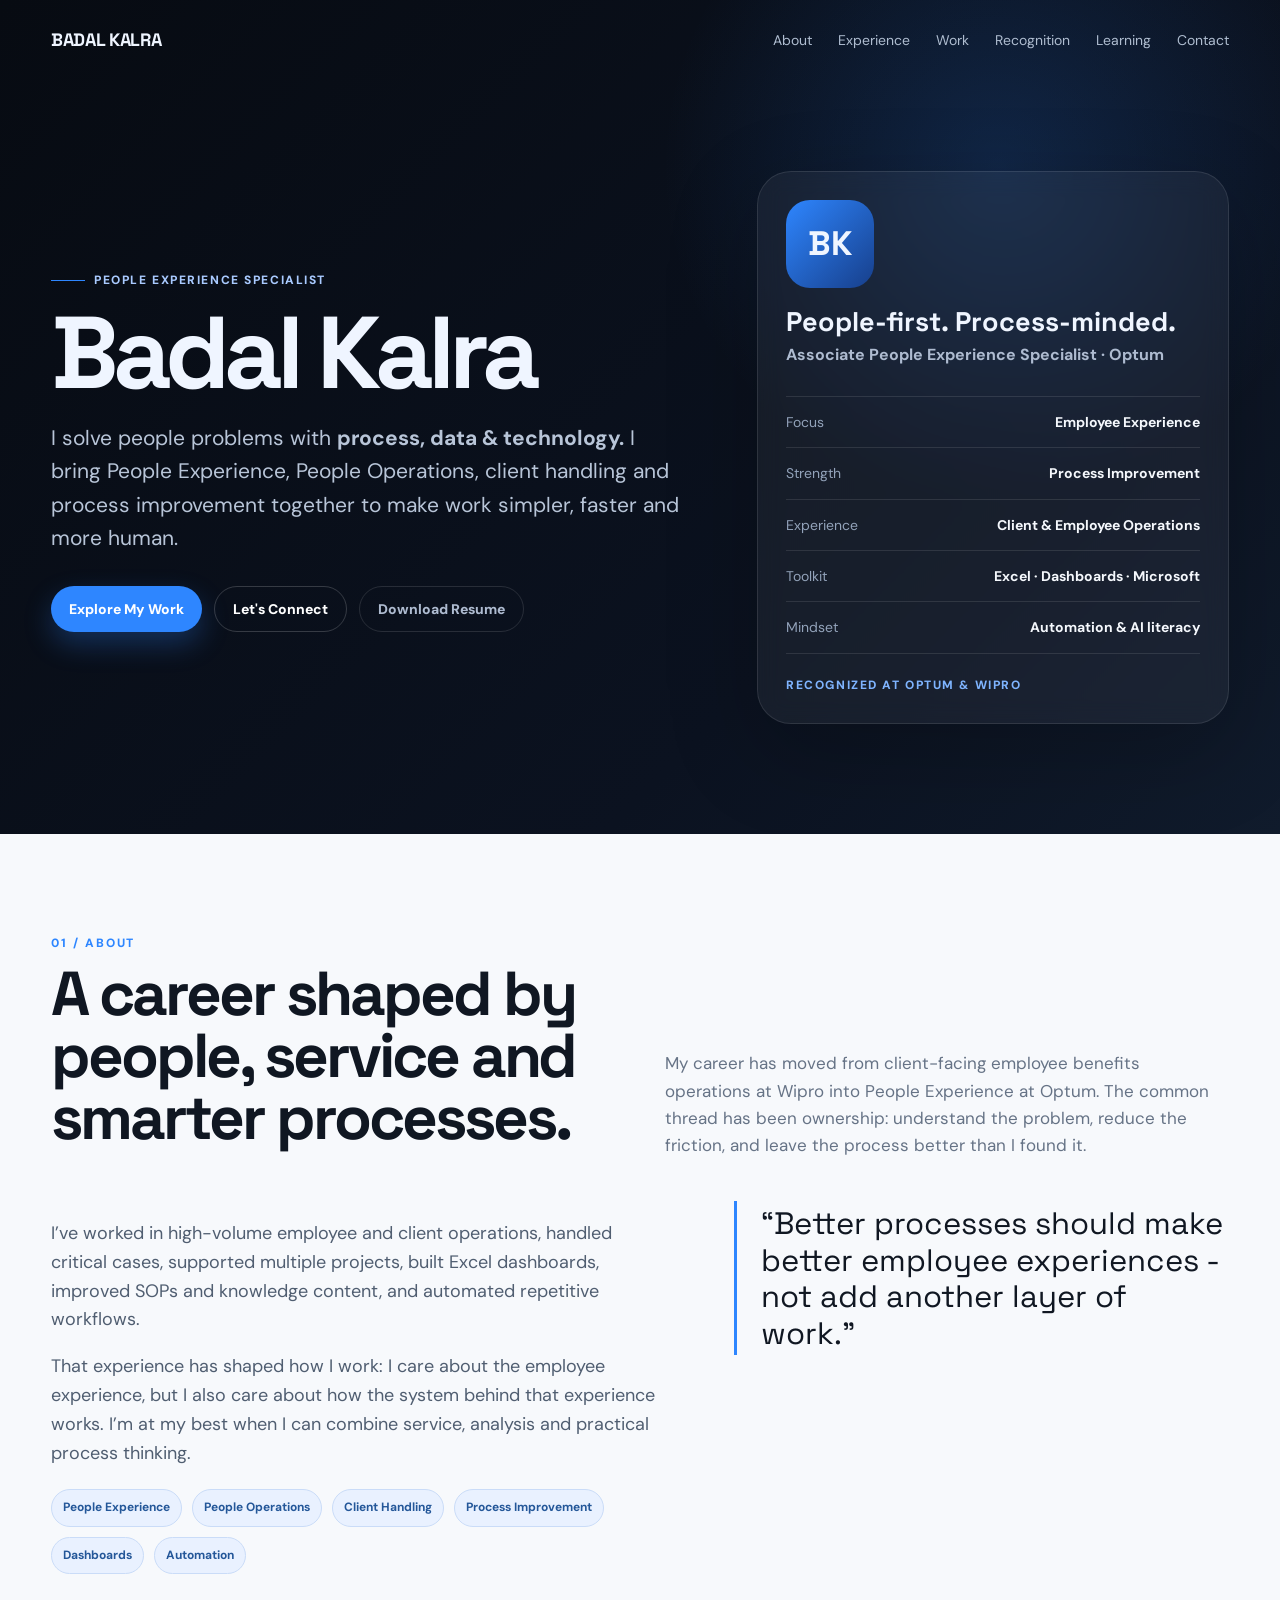
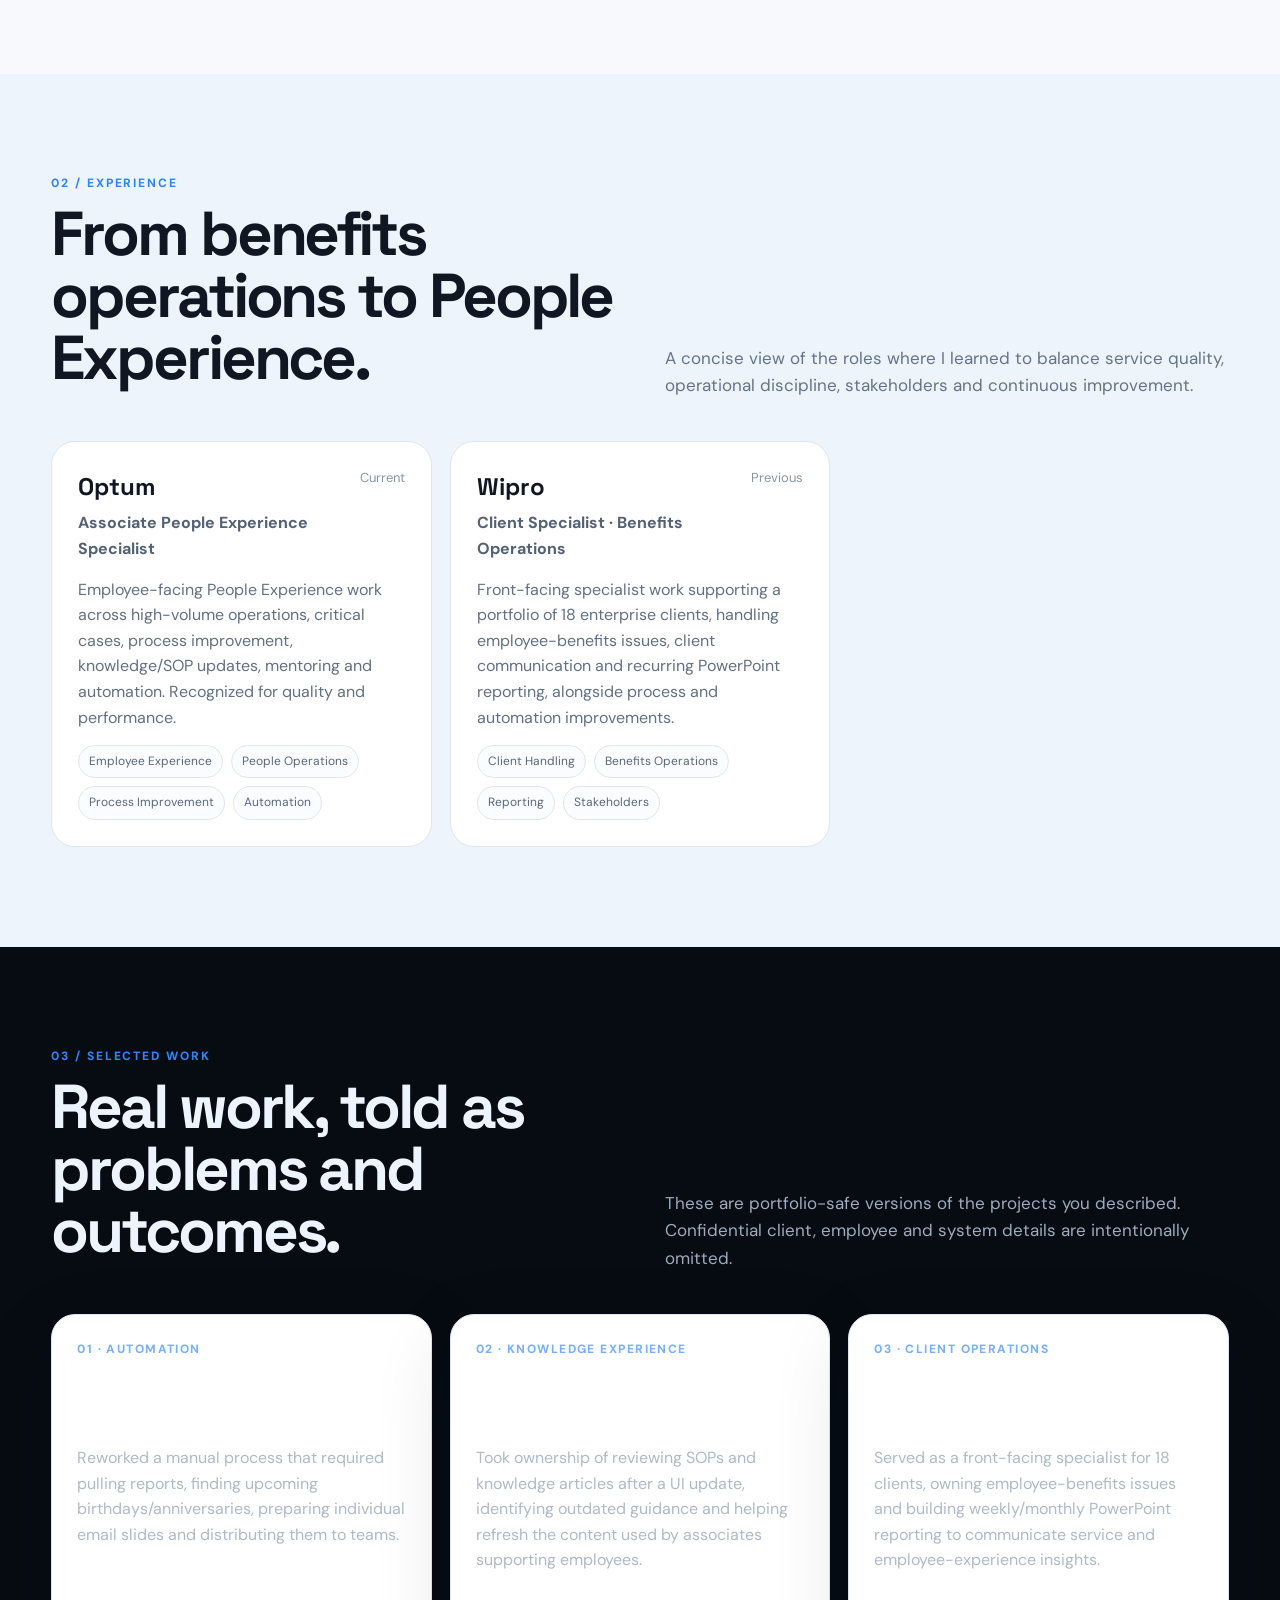
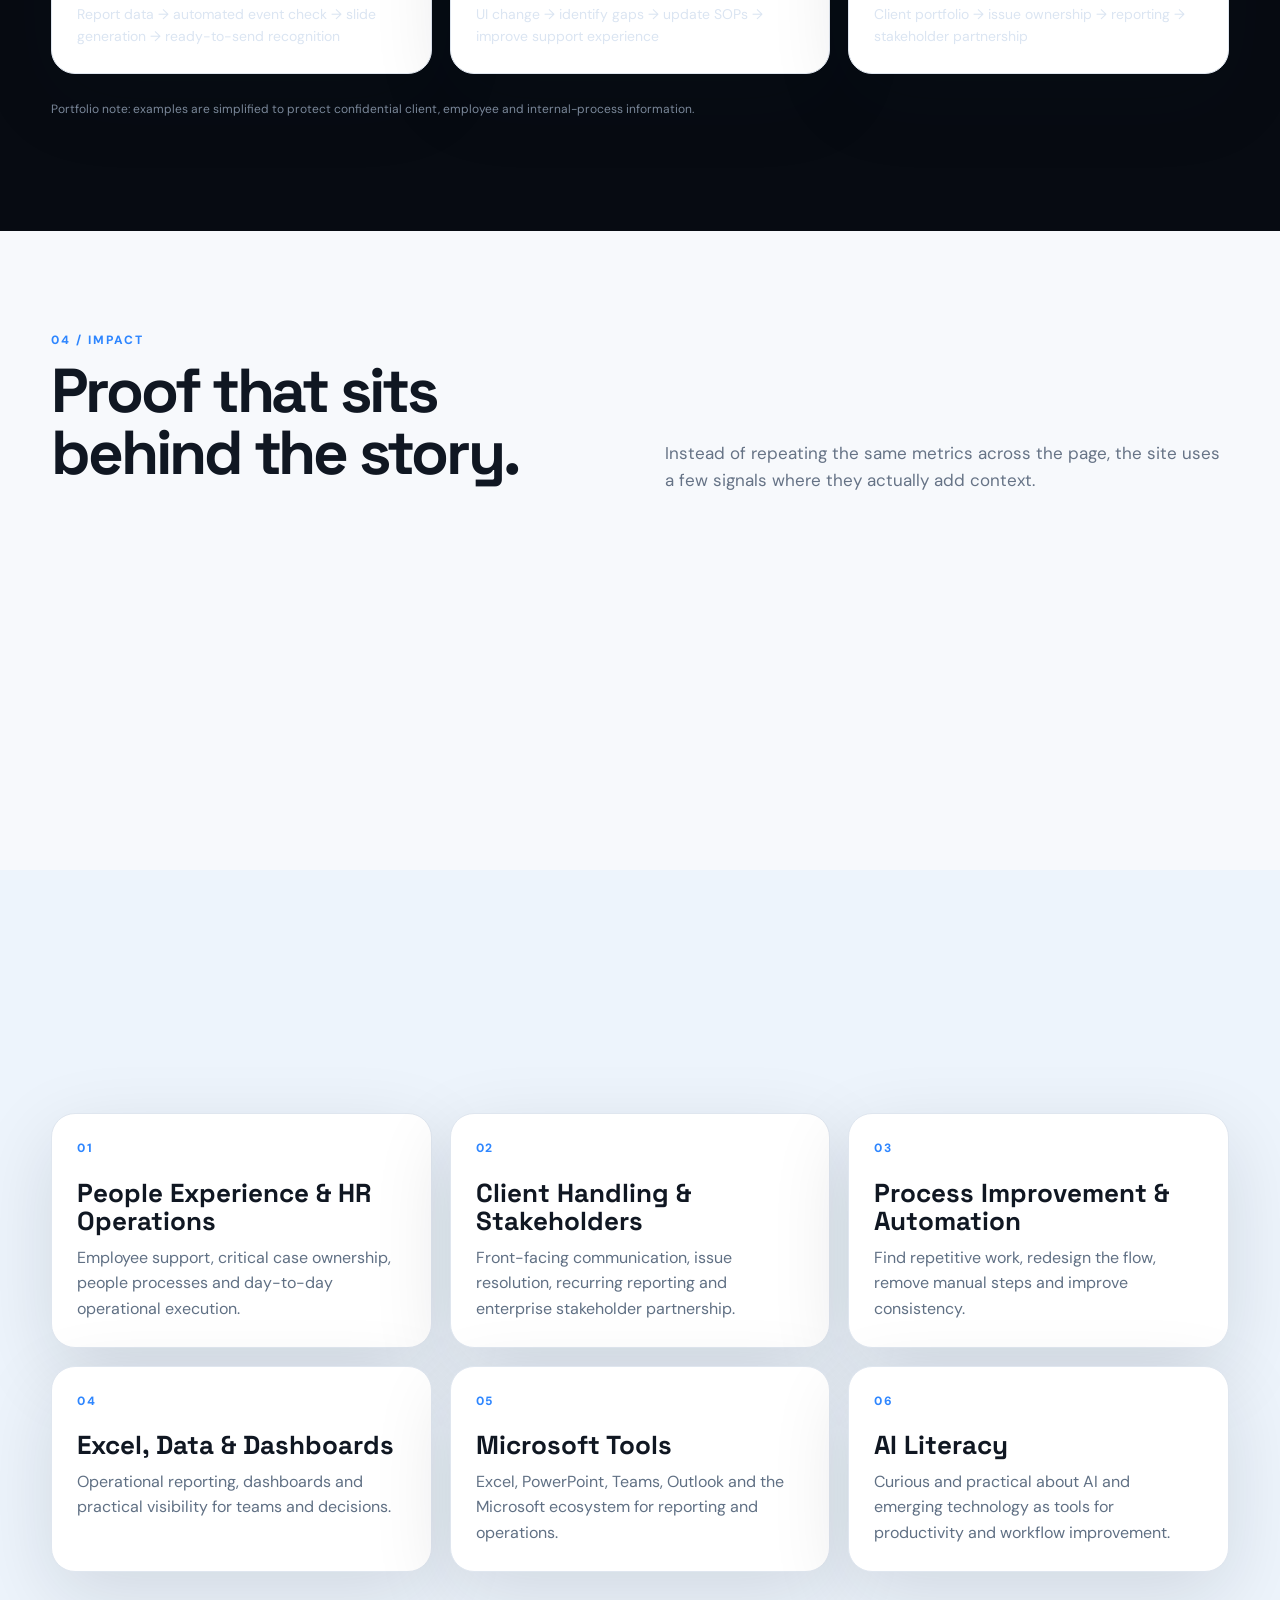
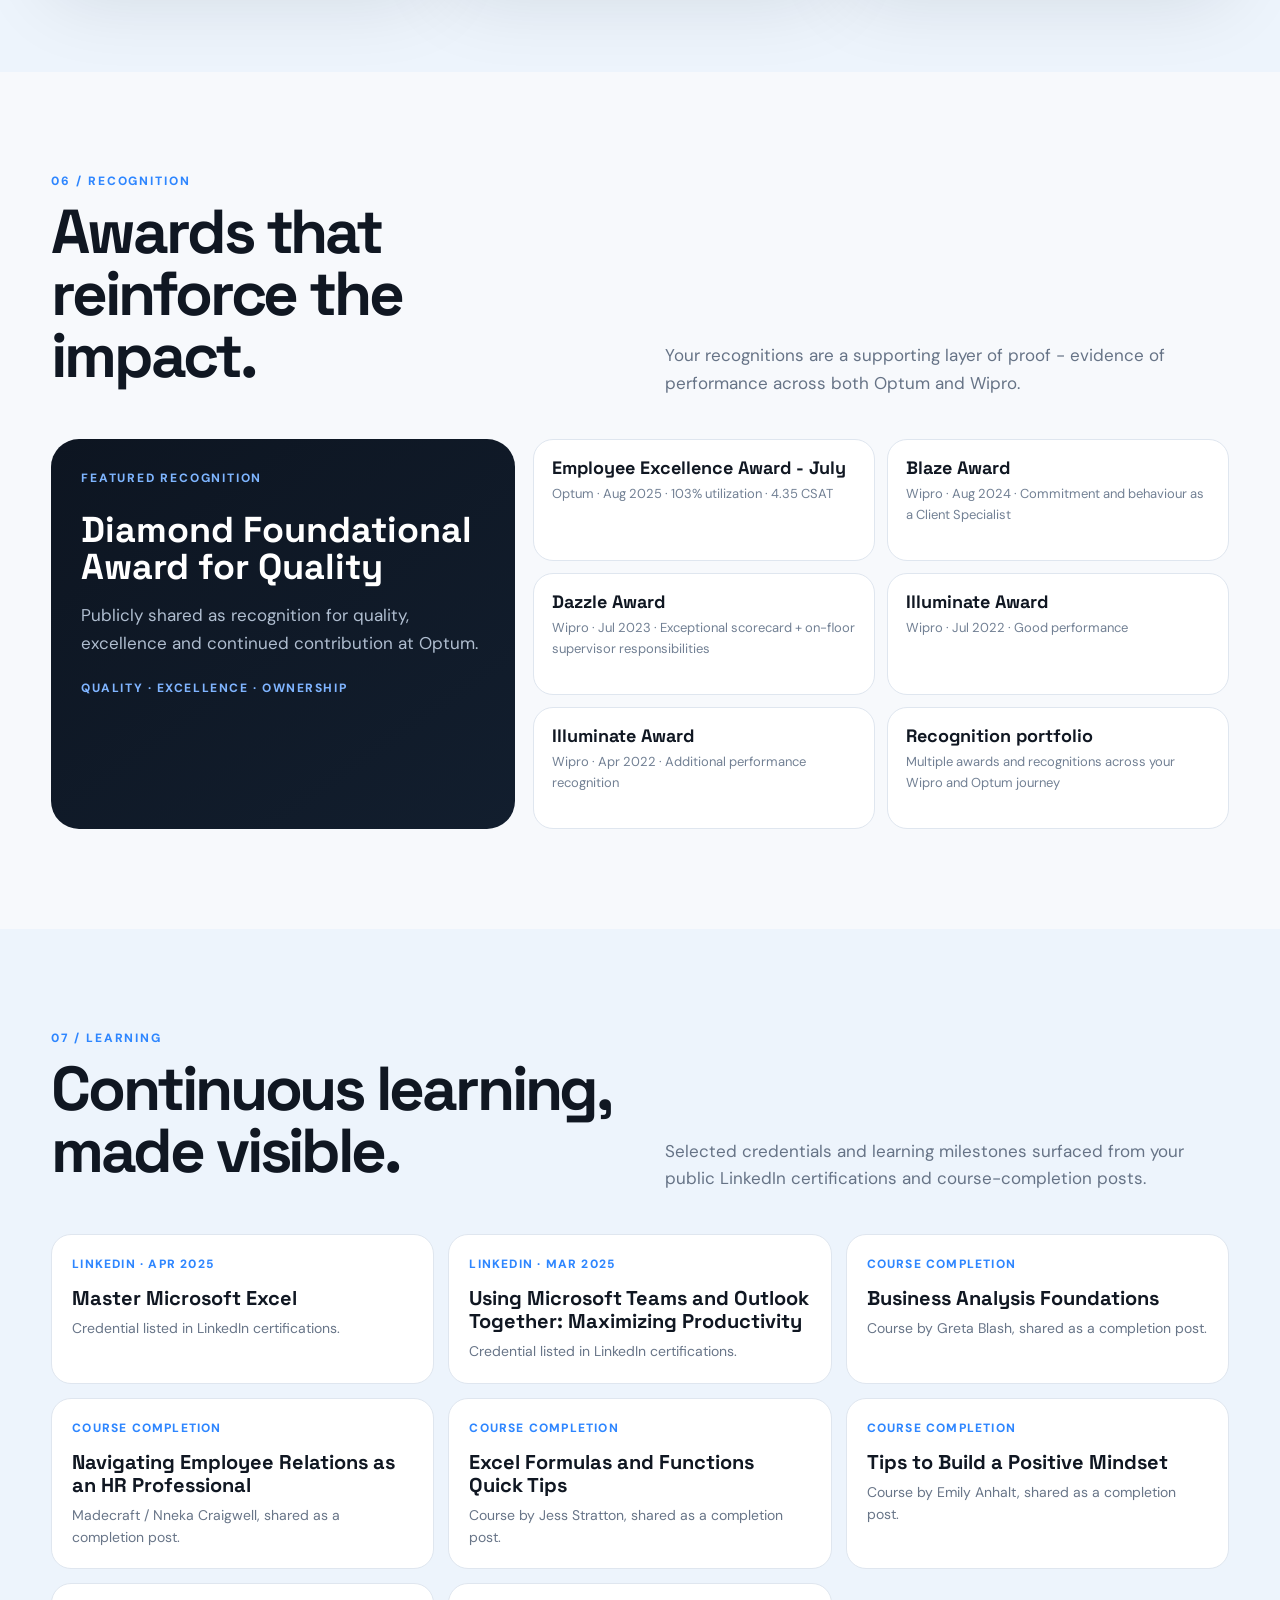
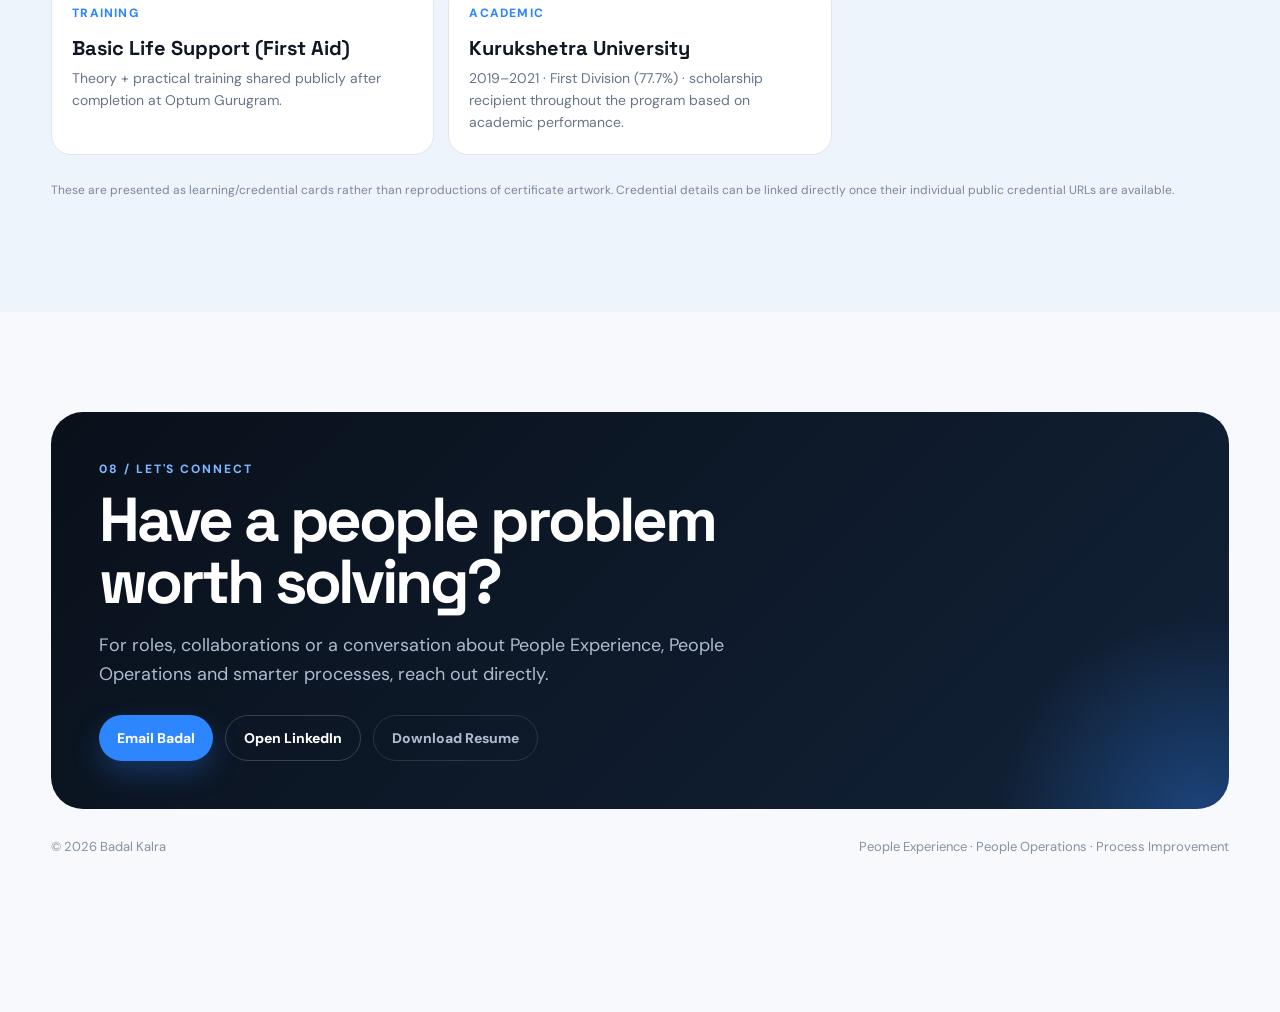
==== index.html @ 3b1e13a6 "Add files via upload" ====
<!doctype html>
<html lang="en">
<head>
<meta charset="utf-8">
<meta name="viewport" content="width=device-width, initial-scale=1">
<meta name="description" content="Badal Kalra - People Experience Specialist. Employee experience, people operations, process improvement, client handling and practical automation.">
<title>Badal Kalra | People Experience Specialist</title>
<link rel="preconnect" href="https://fonts.googleapis.com">
<link rel="preconnect" href="https://fonts.gstatic.com" crossorigin>
<link href="https://fonts.googleapis.com/css2?family=DM+Sans:wght@400;500;600;700&family=Space+Grotesk:wght@500;600;700&display=swap" rel="stylesheet">
<style>
:root{--night:#070b12;--night2:#0d1420;--paper:#f7f9fc;--ink:#101722;--muted:#667386;--blue:#2e86ff;--blue2:#79b0ff;--line:#dfe6ef;--white:#fff;--shadow:0 24px 80px rgba(12,22,36,.12);--r:26px}
*{box-sizing:border-box}html{scroll-behavior:smooth}body{margin:0;background:var(--paper);color:var(--ink);font-family:'DM Sans',sans-serif;line-height:1.6}a{color:inherit}.wrap{width:min(1180px,92vw);margin:auto}.top{color:#eff5ff;background:radial-gradient(circle at 78% 20%,rgba(46,134,255,.18),transparent 28%),linear-gradient(135deg,var(--night),#0b1220 68%,#101b2c);overflow:hidden}.nav{display:flex;align-items:center;justify-content:space-between;padding:26px 0}.brand{font-family:'Space Grotesk';font-weight:700;letter-spacing:-.02em;font-size:18px}.navlinks{display:flex;gap:26px}.navlinks a{font-size:14px;color:#afbdd0;text-decoration:none}.navlinks a:hover{color:#fff}.hero{display:grid;grid-template-columns:1.15fr .85fr;gap:68px;align-items:center;padding:90px 0 110px}.pill{display:inline-flex;align-items:center;gap:9px;font-size:12px;font-weight:800;letter-spacing:.13em;text-transform:uppercase;color:#a9caff}.pill:before{content:"";width:34px;height:1px;background:var(--blue)}h1{font-family:'Space Grotesk';font-size:clamp(56px,8vw,102px);line-height:.9;letter-spacing:-.06em;margin:18px 0 22px}.hero-sub{font-size:21px;max-width:680px;color:#b8c5d8}.hero-actions{display:flex;gap:12px;flex-wrap:wrap;margin-top:30px}.btn{display:inline-flex;align-items:center;justify-content:center;min-height:46px;padding:0 18px;border-radius:999px;text-decoration:none;font-size:14px;font-weight:800;transition:transform .2s ease,box-shadow .2s ease}.btn:hover{transform:translateY(-2px)}.primary{background:var(--blue);color:#fff;box-shadow:0 12px 28px rgba(46,134,255,.28)}.secondary{border:1px solid rgba(255,255,255,.18);color:#fff}.tertiary{border:1px solid rgba(255,255,255,.12);color:#aebbd0}.hero-panel{background:rgba(255,255,255,.05);border:1px solid rgba(255,255,255,.1);border-radius:34px;padding:28px;backdrop-filter:blur(12px);box-shadow:0 28px 90px rgba(0,0,0,.22)}.monogram{width:88px;height:88px;border-radius:24px;display:grid;place-items:center;background:linear-gradient(135deg,#2e86ff,#173f8b);font-family:'Space Grotesk';font-size:34px;font-weight:700}.hero-panel h3{font-family:'Space Grotesk';font-size:27px;line-height:1.05;margin:20px 0 6px}.hero-panel .role{color:#aebbd0}.hero-list{margin-top:28px;border-top:1px solid rgba(255,255,255,.1)}.hero-list div{display:flex;justify-content:space-between;gap:18px;padding:14px 0;border-bottom:1px solid rgba(255,255,255,.1);font-size:14px}.hero-list span{color:#93a3ba}.hero-list b{color:#f5f8fd;font-weight:700;text-align:right}.proof{margin-top:22px;font-size:12px;color:#7fb4ff;text-transform:uppercase;letter-spacing:.13em;font-weight:800}
.section{padding:100px 0}.section.dark{background:var(--night);color:#eef4ff}.section.lightblue{background:#edf4fc}.head{display:grid;grid-template-columns:1fr 1fr;gap:50px;align-items:end;margin-bottom:42px}.eyebrow{font-size:12px;text-transform:uppercase;letter-spacing:.16em;color:var(--blue);font-weight:800}.section h2{font-family:'Space Grotesk';font-size:clamp(38px,5.5vw,62px);line-height:1;letter-spacing:-.05em;margin:10px 0}.head p{max-width:570px;margin:0;color:var(--muted);font-size:17px}.dark .head p{color:#9eacbf}.story{display:grid;grid-template-columns:1fr .8fr;gap:64px}.story p{font-size:18px;color:#505e71}.dark .story p{color:#aeb9ca}.quote{align-self:start;border-left:3px solid var(--blue);padding:4px 0 4px 24px;font-family:'Space Grotesk';font-size:31px;line-height:1.18}.cards{display:grid;grid-template-columns:repeat(3,1fr);gap:18px}.card{background:#fff;border:1px solid var(--line);border-radius:24px;padding:25px;box-shadow:var(--shadow)}.card .tiny{font-size:12px;color:var(--blue);text-transform:uppercase;letter-spacing:.14em;font-weight:800}.card h3{font-family:'Space Grotesk';font-size:26px;line-height:1.08;margin:20px 0 10px}.card p{color:#607084;margin:0}.work-card{min-height:360px;display:flex;flex-direction:column}.work-card .tag{font-size:12px;font-weight:800;color:#78b0ff;letter-spacing:.12em}.work-card h3{color:#fff}.work-card p{color:#aeb9c9}.work-card .flow{margin-top:auto;padding-top:22px;color:#dbe5f2;font-size:14px;border-top:1px solid rgba(255,255,255,.1)}.work-grid{display:grid;grid-template-columns:repeat(3,1fr);gap:18px}.job{background:#fff;border:1px solid var(--line);border-radius:24px;padding:26px}.jobtop{display:flex;justify-content:space-between;gap:20px}.job h3{font-family:'Space Grotesk';font-size:24px;margin:0 0 4px}.role{color:#536175;font-weight:700}.date{font-size:13px;color:#8894a5;white-space:nowrap}.job p{color:#627083;margin:15px 0}.chips{display:flex;flex-wrap:wrap;gap:8px}.chip{border:1px solid var(--line);border-radius:999px;padding:6px 10px;font-size:12px;color:#596779;background:#fbfcff}.recognition{display:grid;grid-template-columns:.8fr 1.2fr;gap:18px}.feature-award{background:linear-gradient(145deg,#0d1521,#121e2e);border-radius:28px;padding:30px;color:#fff;min-height:390px}.feature-award .label{color:#7eb5ff;font-size:12px;text-transform:uppercase;letter-spacing:.15em;font-weight:800}.feature-award h3{font-family:'Space Grotesk';font-size:36px;line-height:1.02;margin:24px 0 12px}.feature-award p{color:#b0bed0;font-size:17px}.award-grid{display:grid;grid-template-columns:1fr 1fr;gap:12px}.award{background:#fff;border:1px solid var(--line);border-radius:20px;padding:18px}.award b{font-family:'Space Grotesk';font-size:18px;line-height:1.08;display:block}.award span{display:block;font-size:13px;color:#728094;margin-top:7px}.learn-grid{display:grid;grid-template-columns:repeat(3,1fr);gap:14px}.learn{background:#fff;border:1px solid var(--line);border-radius:20px;padding:20px}.learn .issuer{font-size:12px;color:var(--blue);font-weight:800;text-transform:uppercase;letter-spacing:.1em}.learn h3{font-family:'Space Grotesk';font-size:20px;line-height:1.15;margin:13px 0 7px}.learn p{margin:0;color:#687588;font-size:14px}.contact{border-radius:32px;background:linear-gradient(135deg,#09101a,#122238);color:#fff;padding:48px;position:relative;overflow:hidden}.contact:after{content:"";position:absolute;width:420px;height:420px;right:-180px;bottom:-220px;border-radius:50%;background:radial-gradient(circle,rgba(46,134,255,.34),transparent 68%)}.contact>*{position:relative;z-index:1}.contact h2{max-width:690px}.contact p{font-size:18px;color:#aebbd0;max-width:670px}.contact-actions{display:flex;gap:12px;flex-wrap:wrap;margin-top:26px}.footer{display:flex;justify-content:space-between;gap:20px;padding:28px 0 54px;color:#8792a2;font-size:13px}.note{margin-top:26px;color:#7a8799;font-size:12px}.reveal{opacity:0;transform:translateY(20px);transition:opacity .65s ease,transform .65s ease}.reveal.show{opacity:1;transform:none}.course-strip{display:flex;gap:10px;flex-wrap:wrap;margin-top:22px}.course-chip{background:#e9f1ff;color:#245799;border:1px solid #cadcf8;border-radius:999px;padding:8px 11px;font-size:12px;font-weight:700}
@media(max-width:950px){.hero,.story,.recognition,.head{grid-template-columns:1fr}.cards,.work-grid,.learn-grid{grid-template-columns:1fr}.award-grid{grid-template-columns:1fr}.hero{padding-top:55px}.navlinks{display:none}}
@media(max-width:560px){.section{padding:74px 0}.hero{padding-bottom:80px}.hero-actions,.contact-actions{align-items:stretch;flex-direction:column}.btn{width:100%}.jobtop{flex-direction:column}.date{white-space:normal}.contact{padding:30px}.footer{flex-direction:column}}
</style>
</head>
<body>
<header class="top">
  <div class="wrap nav"><div class="brand">BADAL KALRA</div><nav class="navlinks"><a href="#about">About</a><a href="#experience">Experience</a><a href="#work">Work</a><a href="#recognition">Recognition</a><a href="#learning">Learning</a><a href="#contact">Contact</a></nav></div>
  <div class="wrap hero">
    <div class="reveal"><div class="pill">People Experience Specialist</div><h1>Badal Kalra</h1><p class="hero-sub">I solve people problems with <strong>process, data & technology.</strong> I bring People Experience, People Operations, client handling and process improvement together to make work simpler, faster and more human.</p><div class="hero-actions"><a class="btn primary" href="#work">Explore My Work</a><a class="btn secondary" href="mailto:contact@badalkalra.com?subject=Let%27s%20Connect%20-%20Badal%20Kalra">Let's Connect</a><a class="btn tertiary" href="./Badal-Kalra-Resume.pdf" download="Badal-Kalra-Resume.pdf">Download Resume</a></div></div>
    <aside class="hero-panel reveal"><div class="monogram">BK</div><h3>People-first. Process-minded.</h3><div class="role">Associate People Experience Specialist · Optum</div><div class="hero-list"><div><span>Focus</span><b>Employee Experience</b></div><div><span>Strength</span><b>Process Improvement</b></div><div><span>Experience</span><b>Client & Employee Operations</b></div><div><span>Toolkit</span><b>Excel · Dashboards · Microsoft</b></div><div><span>Mindset</span><b>Automation & AI literacy</b></div></div><div class="proof">Recognized at Optum & Wipro</div></aside>
  </div>
</header>

<section id="about" class="section"><div class="wrap"><div class="head reveal"><div><div class="eyebrow">01 / About</div><h2>A career shaped by people, service and smarter processes.</h2></div><p>My career has moved from client-facing employee benefits operations at Wipro into People Experience at Optum. The common thread has been ownership: understand the problem, reduce the friction, and leave the process better than I found it.</p></div><div class="story"><div class="reveal"><p>I’ve worked in high-volume employee and client operations, handled critical cases, supported multiple projects, built Excel dashboards, improved SOPs and knowledge content, and automated repetitive workflows.</p><p>That experience has shaped how I work: I care about the employee experience, but I also care about how the system behind that experience works. I’m at my best when I can combine service, analysis and practical process thinking.</p><div class="course-strip"><span class="course-chip">People Experience</span><span class="course-chip">People Operations</span><span class="course-chip">Client Handling</span><span class="course-chip">Process Improvement</span><span class="course-chip">Dashboards</span><span class="course-chip">Automation</span></div></div><div class="quote reveal">“Better processes should make better employee experiences - not add another layer of work.”</div></div></div></section>

<section id="experience" class="section lightblue"><div class="wrap"><div class="head reveal"><div><div class="eyebrow">02 / Experience</div><h2>From benefits operations to People Experience.</h2></div><p>A concise view of the roles where I learned to balance service quality, operational discipline, stakeholders and continuous improvement.</p></div><div class="cards"><article class="job reveal"><div class="jobtop"><div><h3>Optum</h3><div class="role">Associate People Experience Specialist</div></div><div class="date">Current</div></div><p>Employee-facing People Experience work across high-volume operations, critical cases, process improvement, knowledge/SOP updates, mentoring and automation. Recognized for quality and performance.</p><div class="chips"><span class="chip">Employee Experience</span><span class="chip">People Operations</span><span class="chip">Process Improvement</span><span class="chip">Automation</span></div></article><article class="job reveal"><div class="jobtop"><div><h3>Wipro</h3><div class="role">Client Specialist · Benefits Operations</div></div><div class="date">Previous</div></div><p>Front-facing specialist work supporting a portfolio of 18 enterprise clients, handling employee-benefits issues, client communication and recurring PowerPoint reporting, alongside process and automation improvements.</p><div class="chips"><span class="chip">Client Handling</span><span class="chip">Benefits Operations</span><span class="chip">Reporting</span><span class="chip">Stakeholders</span></div></article></div></div></section>

<section id="work" class="section dark"><div class="wrap"><div class="head reveal"><div><div class="eyebrow">03 / Selected Work</div><h2>Real work, told as problems and outcomes.</h2></div><p>These are portfolio-safe versions of the projects you described. Confidential client, employee and system details are intentionally omitted.</p></div><div class="work-grid"><article class="card work-card reveal"><div class="tag">01 · AUTOMATION</div><h3>Birthday & Anniversary Automation</h3><p>Reworked a manual process that required pulling reports, finding upcoming birthdays/anniversaries, preparing individual email slides and distributing them to teams.</p><div class="flow">Report data → automated event check → slide generation → ready-to-send recognition</div></article><article class="card work-card reveal"><div class="tag">02 · KNOWLEDGE EXPERIENCE</div><h3>Redwood SOP & Knowledge Update</h3><p>Took ownership of reviewing SOPs and knowledge articles after a UI update, identifying outdated guidance and helping refresh the content used by associates supporting employees.</p><div class="flow">UI change → identify gaps → update SOPs → improve support experience</div></article><article class="card work-card reveal"><div class="tag">03 · CLIENT OPERATIONS</div><h3>Enterprise Benefits Support</h3><p>Served as a front-facing specialist for 18 clients, owning employee-benefits issues and building weekly/monthly PowerPoint reporting to communicate service and employee-experience insights.</p><div class="flow">Client portfolio → issue ownership → reporting → stakeholder partnership</div></article></div><p class="note">Portfolio note: examples are simplified to protect confidential client, employee and internal-process information.</p></div></section>

<section class="section"><div class="wrap"><div class="head reveal"><div><div class="eyebrow">04 / Impact</div><h2>Proof that sits behind the story.</h2></div><p>Instead of repeating the same metrics across the page, the site uses a few signals where they actually add context.</p></div><div class="cards"><article class="card reveal"><div class="tiny">Service</div><h3>High-volume employee support</h3><p>Handled critical employee and client cases at scale, including days with roughly 50 cases while maintaining service ownership.</p></article><article class="card reveal"><div class="tiny">Recognition</div><h3>Optum performance</h3><p>An Employee Excellence recognition cited 103% utilization, 4.35 CSAT and 45 hours of overtime during a high-volume period.</p></article><article class="card reveal"><div class="tiny">Client scope</div><h3>Enterprise-facing work</h3><p>At Wipro, supported a portfolio of 18 enterprise clients as a front-facing benefits specialist.</p></article></div></div></section>

<section class="section lightblue"><div class="wrap"><div class="head reveal"><div><div class="eyebrow">05 / Capabilities</div><h2>Where I create value.</h2></div><p>Core professional strengths first; technology is a multiplier rather than a gimmick.</p></div><div class="cards"><article class="card reveal"><div class="tiny">01</div><h3>People Experience & HR Operations</h3><p>Employee support, critical case ownership, people processes and day-to-day operational execution.</p></article><article class="card reveal"><div class="tiny">02</div><h3>Client Handling & Stakeholders</h3><p>Front-facing communication, issue resolution, recurring reporting and enterprise stakeholder partnership.</p></article><article class="card reveal"><div class="tiny">03</div><h3>Process Improvement & Automation</h3><p>Find repetitive work, redesign the flow, remove manual steps and improve consistency.</p></article><article class="card reveal"><div class="tiny">04</div><h3>Excel, Data & Dashboards</h3><p>Operational reporting, dashboards and practical visibility for teams and decisions.</p></article><article class="card reveal"><div class="tiny">05</div><h3>Microsoft Tools</h3><p>Excel, PowerPoint, Teams, Outlook and the Microsoft ecosystem for reporting and operations.</p></article><article class="card reveal"><div class="tiny">06</div><h3>AI Literacy</h3><p>Curious and practical about AI and emerging technology as tools for productivity and workflow improvement.</p></article></div></div></section>

<section id="recognition" class="section"><div class="wrap"><div class="head reveal"><div><div class="eyebrow">06 / Recognition</div><h2>Awards that reinforce the impact.</h2></div><p>Your recognitions are a supporting layer of proof - evidence of performance across both Optum and Wipro.</p></div><div class="recognition"><div class="feature-award reveal"><div class="label">Featured recognition</div><h3>Diamond Foundational Award for Quality</h3><p>Publicly shared as recognition for quality, excellence and continued contribution at Optum.</p><div class="proof">Quality · Excellence · Ownership</div></div><div class="award-grid"><div class="award reveal"><b>Employee Excellence Award - July</b><span>Optum · Aug 2025 · 103% utilization · 4.35 CSAT</span></div><div class="award reveal"><b>Blaze Award</b><span>Wipro · Aug 2024 · Commitment and behaviour as a Client Specialist</span></div><div class="award reveal"><b>Dazzle Award</b><span>Wipro · Jul 2023 · Exceptional scorecard + on-floor supervisor responsibilities</span></div><div class="award reveal"><b>Illuminate Award</b><span>Wipro · Jul 2022 · Good performance</span></div><div class="award reveal"><b>Illuminate Award</b><span>Wipro · Apr 2022 · Additional performance recognition</span></div><div class="award reveal"><b>Recognition portfolio</b><span>Multiple awards and recognitions across your Wipro and Optum journey</span></div></div></div></div></section>

<section id="learning" class="section lightblue"><div class="wrap"><div class="head reveal"><div><div class="eyebrow">07 / Learning</div><h2>Continuous learning, made visible.</h2></div><p>Selected credentials and learning milestones surfaced from your public LinkedIn certifications and course-completion posts.</p></div><div class="learn-grid"><article class="learn reveal"><div class="issuer">LinkedIn · Apr 2025</div><h3>Master Microsoft Excel</h3><p>Credential listed in LinkedIn certifications.</p></article><article class="learn reveal"><div class="issuer">LinkedIn · Mar 2025</div><h3>Using Microsoft Teams and Outlook Together: Maximizing Productivity</h3><p>Credential listed in LinkedIn certifications.</p></article><article class="learn reveal"><div class="issuer">Course completion</div><h3>Business Analysis Foundations</h3><p>Course by Greta Blash, shared as a completion post.</p></article><article class="learn reveal"><div class="issuer">Course completion</div><h3>Navigating Employee Relations as an HR Professional</h3><p>Madecraft / Nneka Craigwell, shared as a completion post.</p></article><article class="learn reveal"><div class="issuer">Course completion</div><h3>Excel Formulas and Functions Quick Tips</h3><p>Course by Jess Stratton, shared as a completion post.</p></article><article class="learn reveal"><div class="issuer">Course completion</div><h3>Tips to Build a Positive Mindset</h3><p>Course by Emily Anhalt, shared as a completion post.</p></article><article class="learn reveal"><div class="issuer">Training</div><h3>Basic Life Support (First Aid)</h3><p>Theory + practical training shared publicly after completion at Optum Gurugram.</p></article><article class="learn reveal"><div class="issuer">Academic</div><h3>Kurukshetra University</h3><p>2019–2021 · First Division (77.7%) · scholarship recipient throughout the program based on academic performance.</p></article></div><p class="note">These are presented as learning/credential cards rather than reproductions of certificate artwork. Credential details can be linked directly once their individual public credential URLs are available.</p></div></section>

<section id="contact" class="section"><div class="wrap"><div class="contact reveal"><div class="eyebrow" style="color:#7fb5ff">08 / Let's Connect</div><h2>Have a people problem worth solving?</h2><p>For roles, collaborations or a conversation about People Experience, People Operations and smarter processes, reach out directly.</p><div class="contact-actions"><a class="btn primary" href="mailto:contact@badalkalra.com?subject=Let's%20Connect%20-%20Badal%20Kalra">Email Badal</a><a class="btn secondary" href="https://www.linkedin.com/in/badalkalra71" target="_blank" rel="noopener noreferrer">Open LinkedIn</a><a class="btn tertiary" href="./Badal-Kalra-Resume.pdf" download="Badal-Kalra-Resume.pdf">Download Resume</a></div></div><div class="footer"><span>© 2026 Badal Kalra</span><span>People Experience · People Operations · Process Improvement</span></div></div></section>
<script>
const io=new IntersectionObserver(entries=>entries.forEach(e=>{if(e.isIntersecting)e.target.classList.add('show')}),{threshold:.08});
document.querySelectorAll('.reveal').forEach(el=>io.observe(el));
</script>
</body></html>
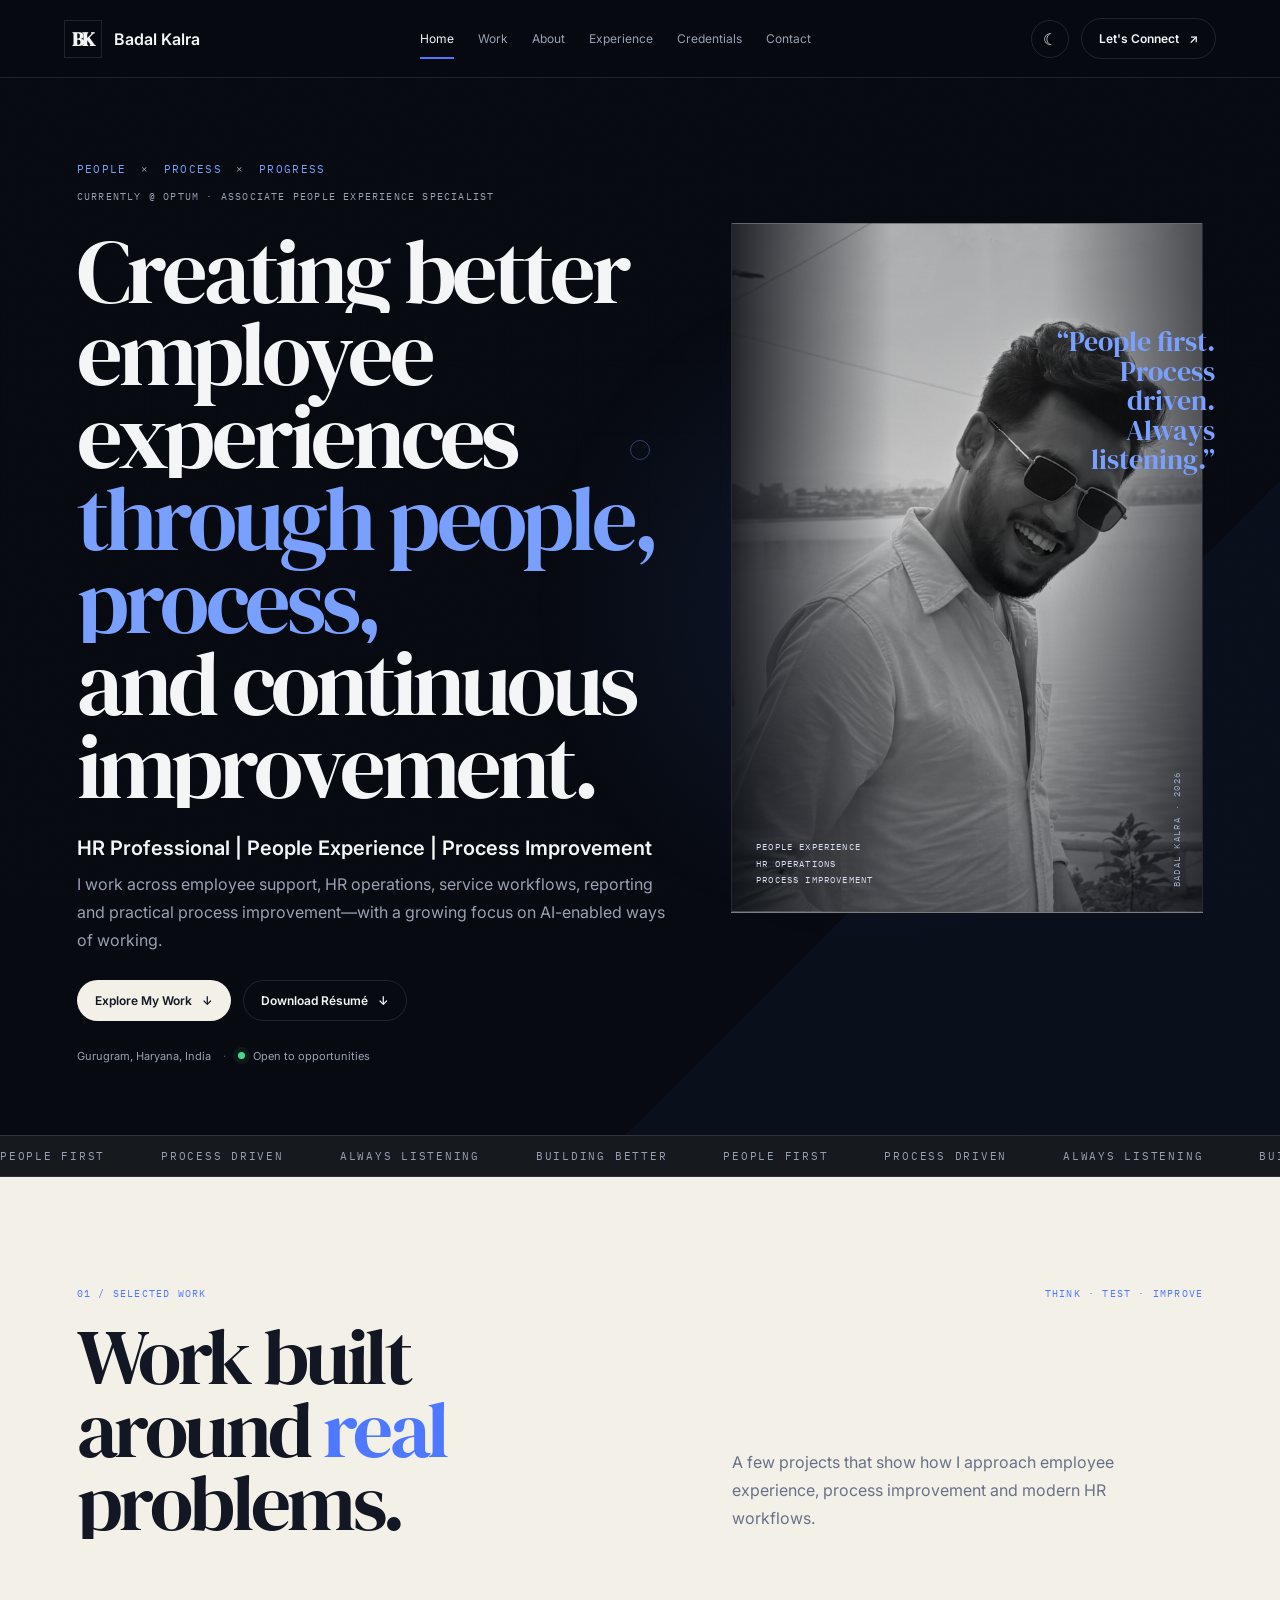
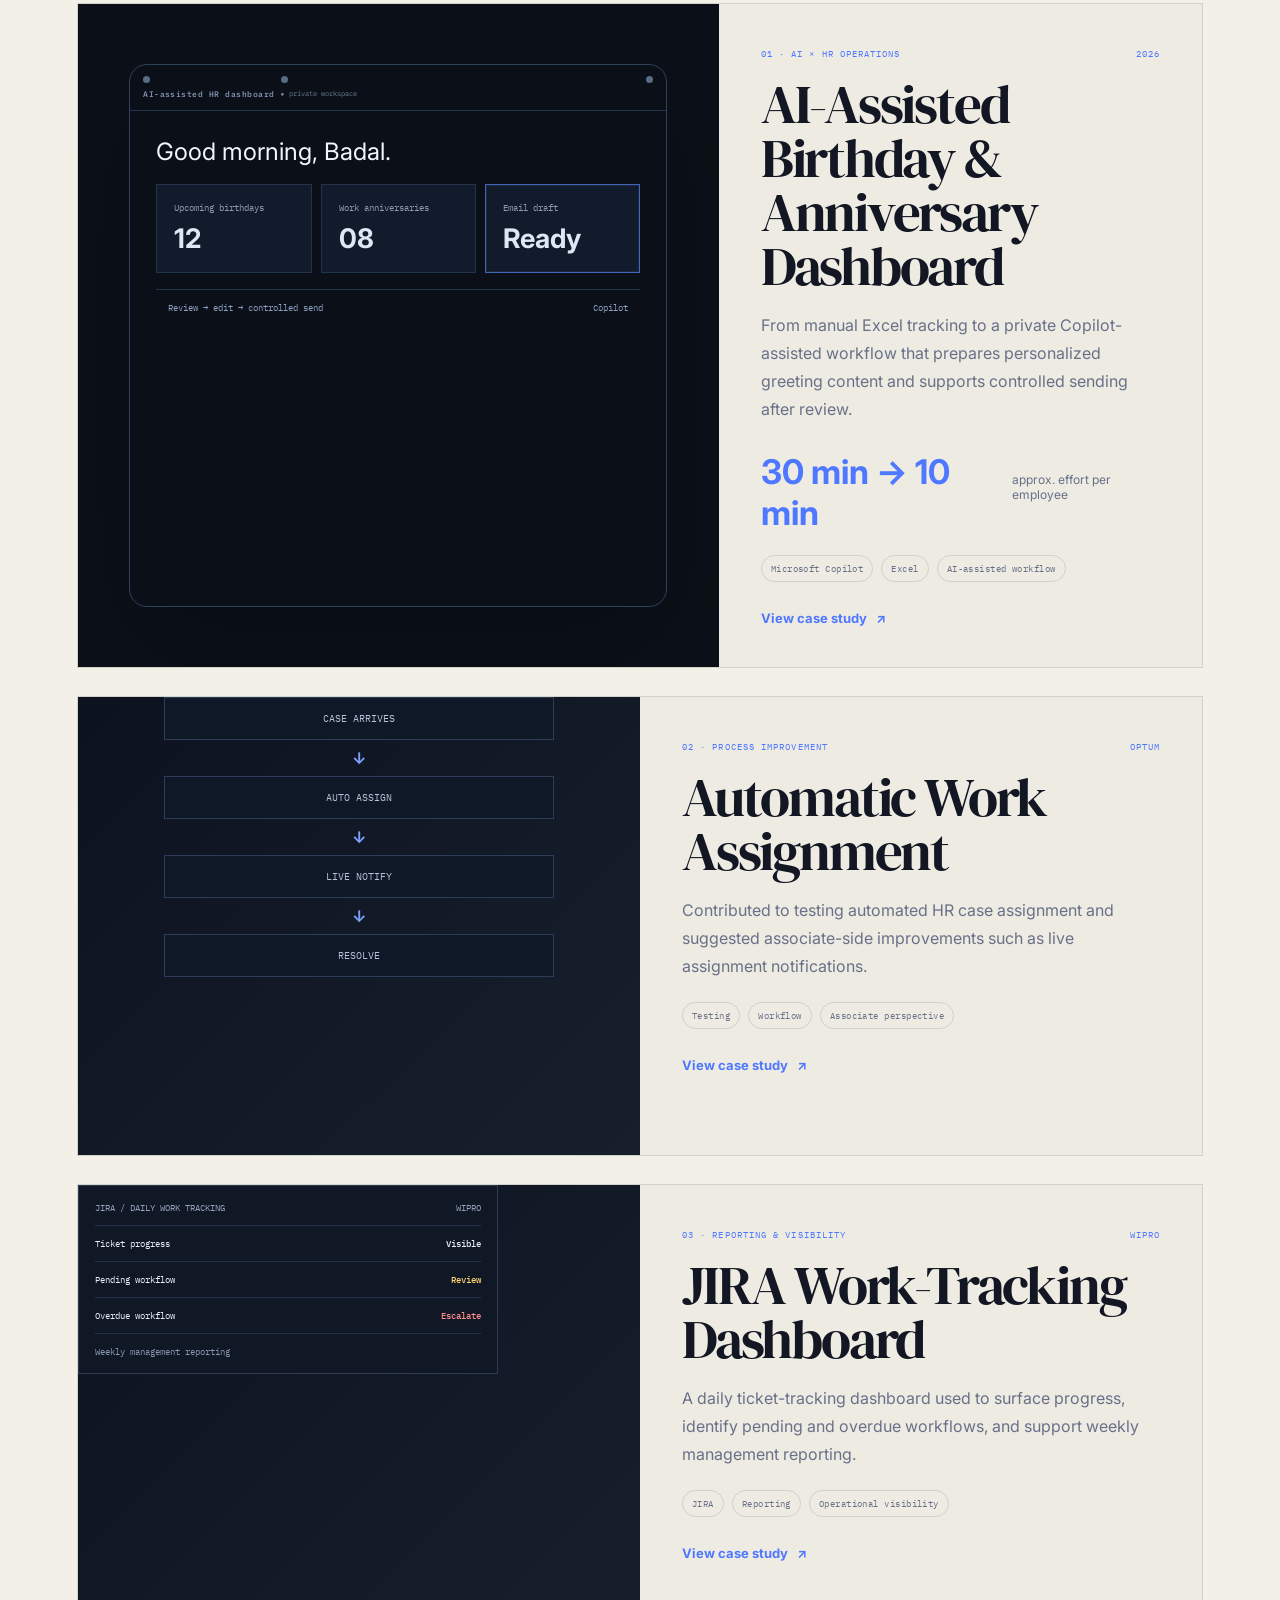
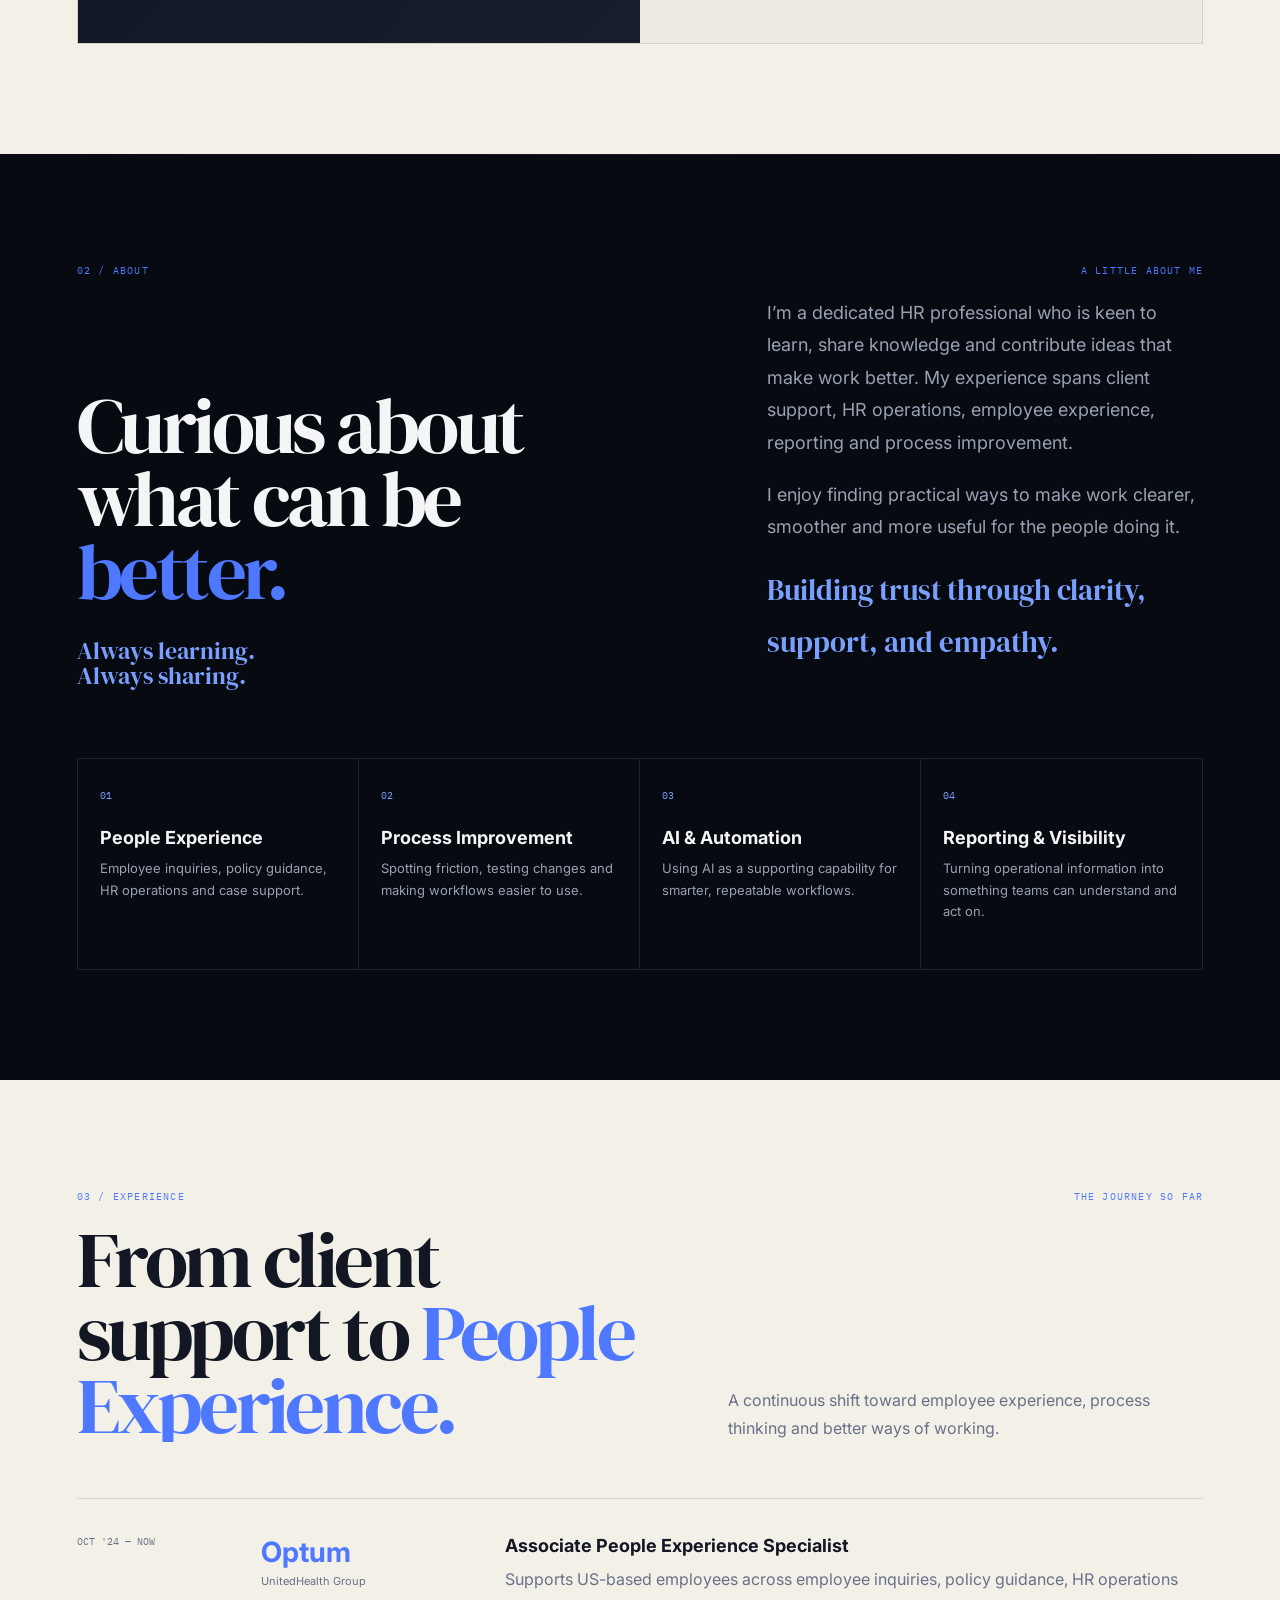
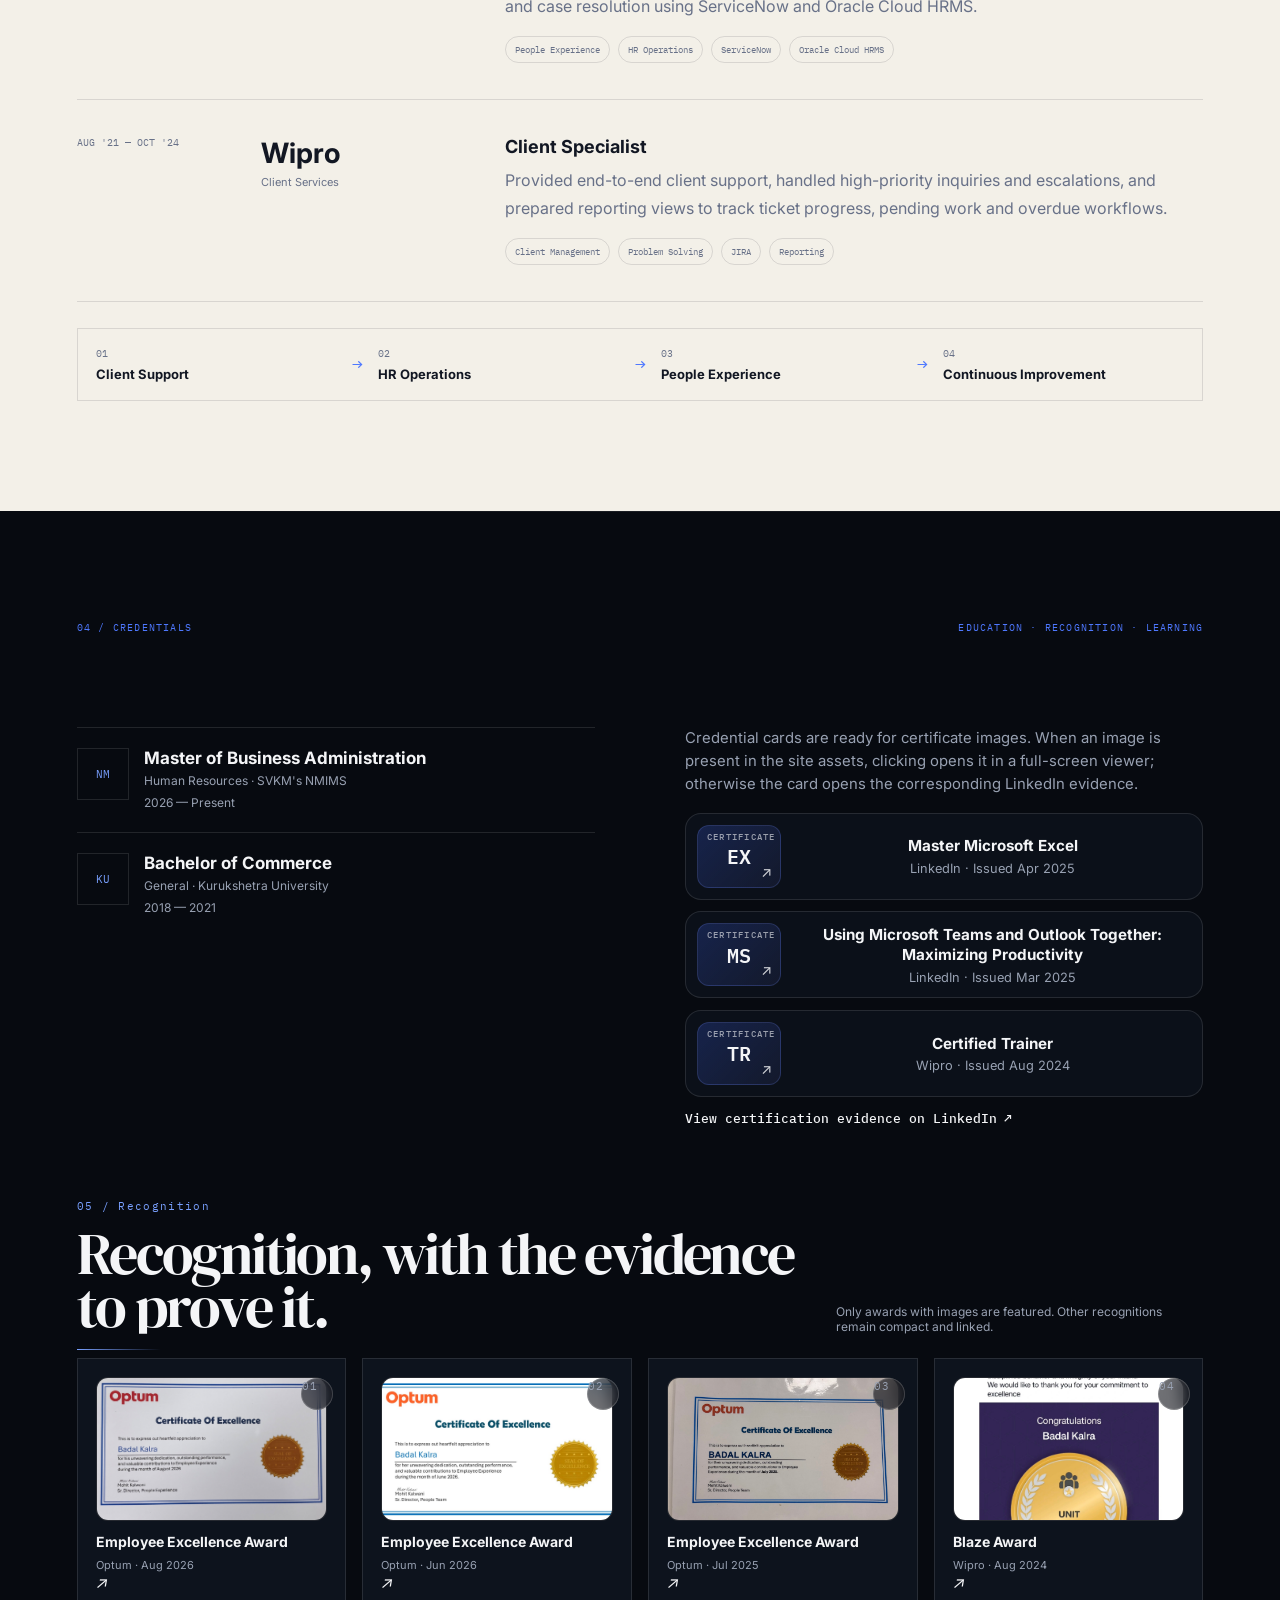
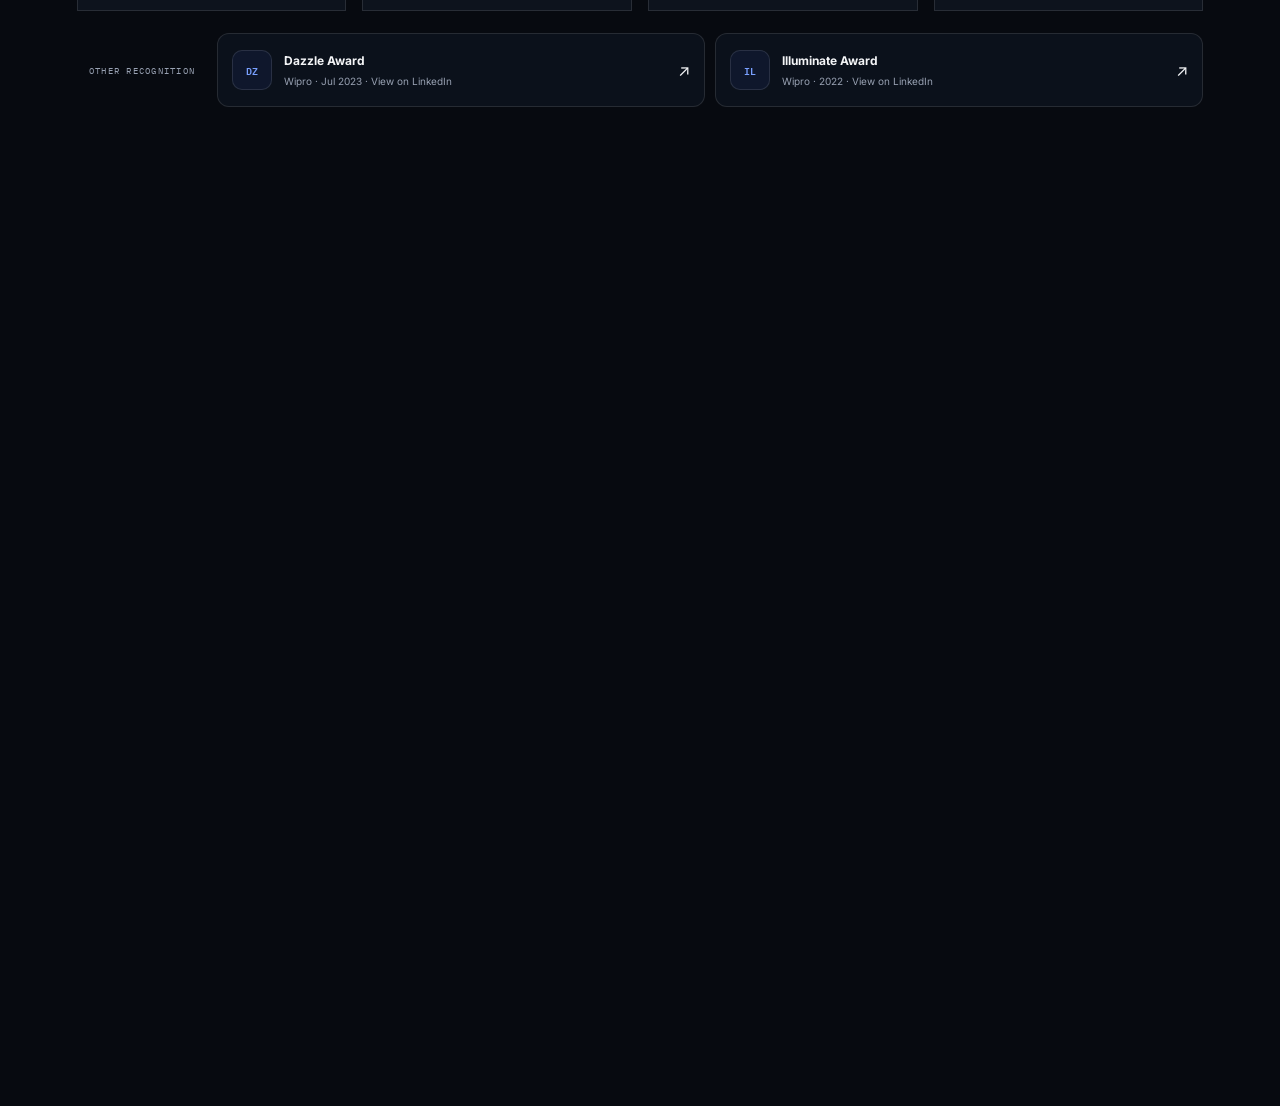
==== commit 07c857d3: "Add files via upload Update portfolio website" ====
--- a/index.html
+++ b/index.html
@@ -1,47 +1,266 @@
 <!doctype html>
-<html lang="en">
+<html lang="en" data-theme="dark">
 <head>
-<meta charset="utf-8">
-<meta name="viewport" content="width=device-width, initial-scale=1">
-<meta name="description" content="Badal Kalra - People Experience Specialist. Employee experience, people operations, process improvement, client handling and practical automation.">
-<title>Badal Kalra | People Experience Specialist</title>
-<link rel="preconnect" href="https://fonts.googleapis.com">
-<link rel="preconnect" href="https://fonts.gstatic.com" crossorigin>
-<link href="https://fonts.googleapis.com/css2?family=DM+Sans:wght@400;500;600;700&family=Space+Grotesk:wght@500;600;700&display=swap" rel="stylesheet">
-<style>
-:root{--night:#070b12;--night2:#0d1420;--paper:#f7f9fc;--ink:#101722;--muted:#667386;--blue:#2e86ff;--blue2:#79b0ff;--line:#dfe6ef;--white:#fff;--shadow:0 24px 80px rgba(12,22,36,.12);--r:26px}
-*{box-sizing:border-box}html{scroll-behavior:smooth}body{margin:0;background:var(--paper);color:var(--ink);font-family:'DM Sans',sans-serif;line-height:1.6}a{color:inherit}.wrap{width:min(1180px,92vw);margin:auto}.top{color:#eff5ff;background:radial-gradient(circle at 78% 20%,rgba(46,134,255,.18),transparent 28%),linear-gradient(135deg,var(--night),#0b1220 68%,#101b2c);overflow:hidden}.nav{display:flex;align-items:center;justify-content:space-between;padding:26px 0}.brand{font-family:'Space Grotesk';font-weight:700;letter-spacing:-.02em;font-size:18px}.navlinks{display:flex;gap:26px}.navlinks a{font-size:14px;color:#afbdd0;text-decoration:none}.navlinks a:hover{color:#fff}.hero{display:grid;grid-template-columns:1.15fr .85fr;gap:68px;align-items:center;padding:90px 0 110px}.pill{display:inline-flex;align-items:center;gap:9px;font-size:12px;font-weight:800;letter-spacing:.13em;text-transform:uppercase;color:#a9caff}.pill:before{content:"";width:34px;height:1px;background:var(--blue)}h1{font-family:'Space Grotesk';font-size:clamp(56px,8vw,102px);line-height:.9;letter-spacing:-.06em;margin:18px 0 22px}.hero-sub{font-size:21px;max-width:680px;color:#b8c5d8}.hero-actions{display:flex;gap:12px;flex-wrap:wrap;margin-top:30px}.btn{display:inline-flex;align-items:center;justify-content:center;min-height:46px;padding:0 18px;border-radius:999px;text-decoration:none;font-size:14px;font-weight:800;transition:transform .2s ease,box-shadow .2s ease}.btn:hover{transform:translateY(-2px)}.primary{background:var(--blue);color:#fff;box-shadow:0 12px 28px rgba(46,134,255,.28)}.secondary{border:1px solid rgba(255,255,255,.18);color:#fff}.tertiary{border:1px solid rgba(255,255,255,.12);color:#aebbd0}.hero-panel{background:rgba(255,255,255,.05);border:1px solid rgba(255,255,255,.1);border-radius:34px;padding:28px;backdrop-filter:blur(12px);box-shadow:0 28px 90px rgba(0,0,0,.22)}.monogram{width:88px;height:88px;border-radius:24px;display:grid;place-items:center;background:linear-gradient(135deg,#2e86ff,#173f8b);font-family:'Space Grotesk';font-size:34px;font-weight:700}.hero-panel h3{font-family:'Space Grotesk';font-size:27px;line-height:1.05;margin:20px 0 6px}.hero-panel .role{color:#aebbd0}.hero-list{margin-top:28px;border-top:1px solid rgba(255,255,255,.1)}.hero-list div{display:flex;justify-content:space-between;gap:18px;padding:14px 0;border-bottom:1px solid rgba(255,255,255,.1);font-size:14px}.hero-list span{color:#93a3ba}.hero-list b{color:#f5f8fd;font-weight:700;text-align:right}.proof{margin-top:22px;font-size:12px;color:#7fb4ff;text-transform:uppercase;letter-spacing:.13em;font-weight:800}
-.section{padding:100px 0}.section.dark{background:var(--night);color:#eef4ff}.section.lightblue{background:#edf4fc}.head{display:grid;grid-template-columns:1fr 1fr;gap:50px;align-items:end;margin-bottom:42px}.eyebrow{font-size:12px;text-transform:uppercase;letter-spacing:.16em;color:var(--blue);font-weight:800}.section h2{font-family:'Space Grotesk';font-size:clamp(38px,5.5vw,62px);line-height:1;letter-spacing:-.05em;margin:10px 0}.head p{max-width:570px;margin:0;color:var(--muted);font-size:17px}.dark .head p{color:#9eacbf}.story{display:grid;grid-template-columns:1fr .8fr;gap:64px}.story p{font-size:18px;color:#505e71}.dark .story p{color:#aeb9ca}.quote{align-self:start;border-left:3px solid var(--blue);padding:4px 0 4px 24px;font-family:'Space Grotesk';font-size:31px;line-height:1.18}.cards{display:grid;grid-template-columns:repeat(3,1fr);gap:18px}.card{background:#fff;border:1px solid var(--line);border-radius:24px;padding:25px;box-shadow:var(--shadow)}.card .tiny{font-size:12px;color:var(--blue);text-transform:uppercase;letter-spacing:.14em;font-weight:800}.card h3{font-family:'Space Grotesk';font-size:26px;line-height:1.08;margin:20px 0 10px}.card p{color:#607084;margin:0}.work-card{min-height:360px;display:flex;flex-direction:column}.work-card .tag{font-size:12px;font-weight:800;color:#78b0ff;letter-spacing:.12em}.work-card h3{color:#fff}.work-card p{color:#aeb9c9}.work-card .flow{margin-top:auto;padding-top:22px;color:#dbe5f2;font-size:14px;border-top:1px solid rgba(255,255,255,.1)}.work-grid{display:grid;grid-template-columns:repeat(3,1fr);gap:18px}.job{background:#fff;border:1px solid var(--line);border-radius:24px;padding:26px}.jobtop{display:flex;justify-content:space-between;gap:20px}.job h3{font-family:'Space Grotesk';font-size:24px;margin:0 0 4px}.role{color:#536175;font-weight:700}.date{font-size:13px;color:#8894a5;white-space:nowrap}.job p{color:#627083;margin:15px 0}.chips{display:flex;flex-wrap:wrap;gap:8px}.chip{border:1px solid var(--line);border-radius:999px;padding:6px 10px;font-size:12px;color:#596779;background:#fbfcff}.recognition{display:grid;grid-template-columns:.8fr 1.2fr;gap:18px}.feature-award{background:linear-gradient(145deg,#0d1521,#121e2e);border-radius:28px;padding:30px;color:#fff;min-height:390px}.feature-award .label{color:#7eb5ff;font-size:12px;text-transform:uppercase;letter-spacing:.15em;font-weight:800}.feature-award h3{font-family:'Space Grotesk';font-size:36px;line-height:1.02;margin:24px 0 12px}.feature-award p{color:#b0bed0;font-size:17px}.award-grid{display:grid;grid-template-columns:1fr 1fr;gap:12px}.award{background:#fff;border:1px solid var(--line);border-radius:20px;padding:18px}.award b{font-family:'Space Grotesk';font-size:18px;line-height:1.08;display:block}.award span{display:block;font-size:13px;color:#728094;margin-top:7px}.learn-grid{display:grid;grid-template-columns:repeat(3,1fr);gap:14px}.learn{background:#fff;border:1px solid var(--line);border-radius:20px;padding:20px}.learn .issuer{font-size:12px;color:var(--blue);font-weight:800;text-transform:uppercase;letter-spacing:.1em}.learn h3{font-family:'Space Grotesk';font-size:20px;line-height:1.15;margin:13px 0 7px}.learn p{margin:0;color:#687588;font-size:14px}.contact{border-radius:32px;background:linear-gradient(135deg,#09101a,#122238);color:#fff;padding:48px;position:relative;overflow:hidden}.contact:after{content:"";position:absolute;width:420px;height:420px;right:-180px;bottom:-220px;border-radius:50%;background:radial-gradient(circle,rgba(46,134,255,.34),transparent 68%)}.contact>*{position:relative;z-index:1}.contact h2{max-width:690px}.contact p{font-size:18px;color:#aebbd0;max-width:670px}.contact-actions{display:flex;gap:12px;flex-wrap:wrap;margin-top:26px}.footer{display:flex;justify-content:space-between;gap:20px;padding:28px 0 54px;color:#8792a2;font-size:13px}.note{margin-top:26px;color:#7a8799;font-size:12px}.reveal{opacity:0;transform:translateY(20px);transition:opacity .65s ease,transform .65s ease}.reveal.show{opacity:1;transform:none}.course-strip{display:flex;gap:10px;flex-wrap:wrap;margin-top:22px}.course-chip{background:#e9f1ff;color:#245799;border:1px solid #cadcf8;border-radius:999px;padding:8px 11px;font-size:12px;font-weight:700}
-@media(max-width:950px){.hero,.story,.recognition,.head{grid-template-columns:1fr}.cards,.work-grid,.learn-grid{grid-template-columns:1fr}.award-grid{grid-template-columns:1fr}.hero{padding-top:55px}.navlinks{display:none}}
-@media(max-width:560px){.section{padding:74px 0}.hero{padding-bottom:80px}.hero-actions,.contact-actions{align-items:stretch;flex-direction:column}.btn{width:100%}.jobtop{flex-direction:column}.date{white-space:normal}.contact{padding:30px}.footer{flex-direction:column}}
-</style>
+  <meta charset="utf-8">
+  <meta name="viewport" content="width=device-width, initial-scale=1">
+  <title>Badal Kalra — HR Professional | People Experience | Process Improvement</title>
+  <meta name="description" content="Badal Kalra — HR Professional focused on People Experience, HR Operations and Process Improvement.">
+  <link rel="preconnect" href="https://fonts.googleapis.com">
+  <link rel="preconnect" href="https://fonts.gstatic.com" crossorigin>
+  <link href="https://fonts.googleapis.com/css2?family=DM+Serif+Display&family=Inter:wght@400;500;600;700&family=IBM+Plex+Mono:wght@400;500&display=swap" rel="stylesheet">
+  <link rel="stylesheet" href="styles.css">
 </head>
 <body>
-<header class="top">
-  <div class="wrap nav"><div class="brand">BADAL KALRA</div><nav class="navlinks"><a href="#about">About</a><a href="#experience">Experience</a><a href="#work">Work</a><a href="#recognition">Recognition</a><a href="#learning">Learning</a><a href="#contact">Contact</a></nav></div>
-  <div class="wrap hero">
-    <div class="reveal"><div class="pill">People Experience Specialist</div><h1>Badal Kalra</h1><p class="hero-sub">I solve people problems with <strong>process, data & technology.</strong> I bring People Experience, People Operations, client handling and process improvement together to make work simpler, faster and more human.</p><div class="hero-actions"><a class="btn primary" href="#work">Explore My Work</a><a class="btn secondary" href="mailto:contact@badalkalra.com?subject=Let%27s%20Connect%20-%20Badal%20Kalra">Let's Connect</a><a class="btn tertiary" href="./Badal-Kalra-Resume.pdf" download="Badal-Kalra-Resume.pdf">Download Resume</a></div></div>
-    <aside class="hero-panel reveal"><div class="monogram">BK</div><h3>People-first. Process-minded.</h3><div class="role">Associate People Experience Specialist · Optum</div><div class="hero-list"><div><span>Focus</span><b>Employee Experience</b></div><div><span>Strength</span><b>Process Improvement</b></div><div><span>Experience</span><b>Client & Employee Operations</b></div><div><span>Toolkit</span><b>Excel · Dashboards · Microsoft</b></div><div><span>Mindset</span><b>Automation & AI literacy</b></div></div><div class="proof">Recognized at Optum & Wipro</div></aside>
+  <div class="page-wipe" id="pageWipe" aria-hidden="true">
+  <div class="wipe-panel"></div>
+  <div class="wipe-panel"></div>
+  <div class="wipe-panel"></div>
+  <div class="wipe-content"><span class="wipe-mark">BK</span><span class="wipe-label">BADAL KALRA</span></div>
+</div>
+  <div class="scroll-line" id="scrollLine" aria-hidden="true"></div>
+  <div class="bg-grid" aria-hidden="true"></div>
+  <div class="noise" aria-hidden="true"></div>
+  <div class="cursor-orb" id="cursorOrb" aria-hidden="true"></div>
+
+  <header class="topbar">
+    <a class="brand magnetic" href="#home" aria-label="Badal Kalra home"><span class="bk-mark" aria-hidden="true">BK</span><span>Badal Kalra</span></a>
+    <nav class="nav" aria-label="Primary navigation">
+      <a href="#home">Home</a>
+      <a href="#work">Work</a>
+      <a href="#about">About</a>
+      <a href="#experience">Experience</a>
+      <a href="#credentials">Credentials</a>
+      <a href="#contact">Contact</a>
+    </nav>
+    <div class="top-actions">
+      <button class="theme-toggle magnetic" id="themeToggle" type="button" aria-label="Toggle light and dark mode">☾</button>
+      <a class="outline-pill magnetic" href="#contact">Let's Connect <span>↗</span></a>
+    </div>
+  </header>
+
+  <main>
+    <section id="home" class="hero section">
+      <div class="hero-copy">
+        <div class="eyebrow reveal-fast">PEOPLE <span>×</span> PROCESS <span>×</span> PROGRESS</div>
+        <div class="hero-kicker reveal-fast">CURRENTLY @ OPTUM · ASSOCIATE PEOPLE EXPERIENCE SPECIALIST</div>
+        <h1 class="hero-title-large"><span class="hero-line"><span>Creating better</span></span><span class="hero-line"><span>employee experiences</span></span><span class="hero-line accent"><span>through people, process,</span></span><span class="hero-line"><span>and continuous improvement.</span></span></h1>
+        <p class="hero-subcopy reveal-up">HR Professional | People Experience | Process Improvement</p>
+        <p class="hero-body reveal-up">I work across employee support, HR operations, service workflows, reporting and practical process improvement—with a growing focus on AI-enabled ways of working.</p>
+        <div class="hero-actions reveal-up">
+          <a class="primary-btn magnetic" href="#work">Explore My Work <span>↓</span></a>
+          <a class="secondary-btn magnetic" href="./resume.pdf" download="Badal-Kalra-Resume.pdf">Download Résumé <span>↓</span></a>
+        </div>
+        <div class="hero-footer reveal-up"><span>Gurugram, Haryana, India</span><span class="dot-sep">·</span><span class="open-inline"><i></i> Open to opportunities</span></div>
+      </div>
+
+      <div class="hero-visual">
+        <div class="hero-image-shell" data-speed="0.08">
+          <img src="assets/badal-portrait.jpeg" alt="Badal Kalra outdoors by a lakeside">
+          <div class="hero-image-shade"></div>
+          <div class="hero-portrait-tag">PEOPLE EXPERIENCE<br>HR OPERATIONS<br>PROCESS IMPROVEMENT</div>
+          <div class="hero-vertical">BADAL KALRA · 2026</div>
+        </div>
+        <div class="hero-note">“People first.<br>Process driven.<br>Always listening.”</div>
+      </div>
+    </section>
+
+    <section class="marquee-strip" aria-hidden="true">
+      <div class="marquee-track"><span>PEOPLE FIRST</span><span>PROCESS DRIVEN</span><span>ALWAYS LISTENING</span><span>BUILDING BETTER</span><span>PEOPLE FIRST</span><span>PROCESS DRIVEN</span><span>ALWAYS LISTENING</span><span>BUILDING BETTER</span></div>
+    </section>
+
+    <section id="work" class="section work-section reveal-section">
+      <div class="section-topline"><span>01 / SELECTED WORK</span><span class="mono-note">THINK · TEST · IMPROVE</span></div>
+      <div class="section-intro-row">
+        <h2>Work built around <em>real</em> problems.</h2>
+        <p>A few projects that show how I approach employee experience, process improvement and modern HR workflows.</p>
+      </div>
+
+      <article class="case-card featured-case hover-lift" data-case="dashboard">
+        <a href="case-study-dashboard.html" class="case-media case-dashboard magnetic-area" aria-label="Open AI-assisted Birthday and Anniversary Dashboard case study">
+          <div class="browser-window">
+            <div class="browser-bar"><span></span><span></span><span></span><b>AI-assisted HR dashboard</b><small>● private workspace</small></div>
+            <div class="dashboard-canvas">
+              <div class="dash-title">Good morning, Badal.</div>
+              <div class="dash-cards">
+                <div class="dash-card"><span>Upcoming birthdays</span><strong>12</strong></div>
+                <div class="dash-card"><span>Work anniversaries</span><strong>08</strong></div>
+                <div class="dash-card highlight"><span>Email draft</span><strong>Ready</strong></div>
+              </div>
+              <div class="dash-bottom"><span>Review → edit → controlled send</span><span>Copilot</span></div>
+            </div>
+          </div>
+          <div class="case-overlay"><span>OPEN CASE STUDY ↗</span></div>
+        </a>
+        <div class="case-info">
+          <div class="case-meta"><span>01 · AI × HR OPERATIONS</span><span>2026</span></div>
+          <h3>AI-Assisted Birthday &amp; Anniversary Dashboard</h3>
+          <p>From manual Excel tracking to a private Copilot-assisted workflow that prepares personalized greeting content and supports controlled sending after review.</p>
+          <div class="case-result"><strong>30 min → 10 min</strong><span>approx. effort per employee</span></div>
+          <div class="case-tags"><span>Microsoft Copilot</span><span>Excel</span><span>AI-assisted workflow</span></div>
+          <a class="case-link" href="case-study-dashboard.html">View case study <span>↗</span></a>
+        </div>
+      </article>
+
+      <article class="case-card split-case hover-lift" data-case="assignment">
+        <a href="case-study-auto-assignment.html" class="case-media case-assignment magnetic-area" aria-label="Open Automatic Work Assignment case study">
+          <div class="assignment-flow"><span>CASE ARRIVES</span><b>↓</b><span>AUTO ASSIGN</span><b>↓</b><span>LIVE NOTIFY</span><b>↓</b><span>RESOLVE</span></div>
+          <div class="case-overlay"><span>OPEN CASE STUDY ↗</span></div>
+        </a>
+        <div class="case-info">
+          <div class="case-meta"><span>02 · PROCESS IMPROVEMENT</span><span>OPTUM</span></div>
+          <h3>Automatic Work Assignment</h3>
+          <p>Contributed to testing automated HR case assignment and suggested associate-side improvements such as live assignment notifications.</p>
+          <div class="case-tags"><span>Testing</span><span>Workflow</span><span>Associate perspective</span></div>
+          <a class="case-link" href="case-study-auto-assignment.html">View case study <span>↗</span></a>
+        </div>
+      </article>
+
+      <article class="case-card split-case hover-lift" data-case="jira">
+        <a href="case-study-jira.html" class="case-media case-jira magnetic-area" aria-label="Open JIRA work tracking dashboard case study">
+          <div class="jira-frame">
+            <div class="jira-head"><span>JIRA / DAILY WORK TRACKING</span><span>WIPRO</span></div>
+            <div class="jira-row"><span>Ticket progress</span><b>Visible</b></div>
+            <div class="jira-row warning"><span>Pending workflow</span><b>Review</b></div>
+            <div class="jira-row alert"><span>Overdue workflow</span><b>Escalate</b></div>
+            <div class="jira-foot">Weekly management reporting</div>
+          </div>
+          <div class="case-overlay"><span>OPEN CASE STUDY ↗</span></div>
+        </a>
+        <div class="case-info">
+          <div class="case-meta"><span>03 · REPORTING &amp; VISIBILITY</span><span>WIPRO</span></div>
+          <h3>JIRA Work-Tracking Dashboard</h3>
+          <p>A daily ticket-tracking dashboard used to surface progress, identify pending and overdue workflows, and support weekly management reporting.</p>
+          <div class="case-tags"><span>JIRA</span><span>Reporting</span><span>Operational visibility</span></div>
+          <a class="case-link" href="case-study-jira.html">View case study <span>↗</span></a>
+        </div>
+      </article>
+    </section>
+
+    <section id="about" class="section about-section reveal-section">
+      <div class="section-topline"><span>02 / ABOUT</span><span class="mono-note">A LITTLE ABOUT ME</span></div>
+      <div class="about-grid">
+        <div class="about-heading"><h2>Curious about what can be <em>better.</em></h2><span class="hand-note">Always learning.<br>Always sharing.</span></div>
+        <div class="about-copy"><p>I’m a dedicated HR professional who is keen to learn, share knowledge and contribute ideas that make work better. My experience spans client support, HR operations, employee experience, reporting and process improvement.</p><p>I enjoy finding practical ways to make work clearer, smoother and more useful for the people doing it.</p><p class="about-signature">Building trust through clarity, support, and empathy.</p></div>
+      </div>
+      <div class="capability-grid-wide">
+        <article><span>01</span><h3>People Experience</h3><p>Employee inquiries, policy guidance, HR operations and case support.</p></article>
+        <article><span>02</span><h3>Process Improvement</h3><p>Spotting friction, testing changes and making workflows easier to use.</p></article>
+        <article><span>03</span><h3>AI &amp; Automation</h3><p>Using AI as a supporting capability for smarter, repeatable workflows.</p></article>
+        <article><span>04</span><h3>Reporting &amp; Visibility</h3><p>Turning operational information into something teams can understand and act on.</p></article>
+      </div>
+    </section>
+
+    <section id="experience" class="section experience-section reveal-section">
+      <div class="section-topline"><span>03 / EXPERIENCE</span><span class="mono-note">THE JOURNEY SO FAR</span></div>
+      <div class="experience-heading"><h2>From client support to <em>People Experience.</em></h2><p>A continuous shift toward employee experience, process thinking and better ways of working.</p></div>
+      <div class="experience-list">
+        <article class="experience-row current">
+          <div class="experience-year">OCT '24 — NOW</div>
+          <div class="experience-company"><strong>Optum</strong><span>UnitedHealth Group</span></div>
+          <div class="experience-role"><b>Associate People Experience Specialist</b><p>Supports US-based employees across employee inquiries, policy guidance, HR operations and case resolution using ServiceNow and Oracle Cloud HRMS.</p><div class="tag-row"><span>People Experience</span><span>HR Operations</span><span>ServiceNow</span><span>Oracle Cloud HRMS</span></div></div>
+        </article>
+        <article class="experience-row">
+          <div class="experience-year">AUG '21 — OCT '24</div>
+          <div class="experience-company"><strong>Wipro</strong><span>Client Services</span></div>
+          <div class="experience-role"><b>Client Specialist</b><p>Provided end-to-end client support, handled high-priority inquiries and escalations, and prepared reporting views to track ticket progress, pending work and overdue workflows.</p><div class="tag-row"><span>Client Management</span><span>Problem Solving</span><span>JIRA</span><span>Reporting</span></div></div>
+        </article>
+      </div>
+      <div class="progression"><span>01 <b>Client Support</b></span><i>→</i><span>02 <b>HR Operations</b></span><i>→</i><span>03 <b>People Experience</b></span><i>→</i><span>04 <b>Continuous Improvement</b></span></div>
+    </section>
+
+    <section id="credentials" class="section credentials-section reveal-section">
+      <div class="section-topline"><span>04 / CREDENTIALS</span><span class="mono-note">EDUCATION · RECOGNITION · LEARNING</span></div>
+      <div class="credentials-grid">
+        <div class="credential-column">
+          <h2>Education</h2>
+          <article class="credential-item"><div class="credential-icon">NM</div><div><b>Master of Business Administration</b><span>Human Resources · SVKM's NMIMS</span><small>2026 — Present</small></div></article>
+          <article class="credential-item"><div class="credential-icon">KU</div><div><b>Bachelor of Commerce</b><span>General · Kurukshetra University</span><small>2018 — 2021</small></div></article>
+        </div>
+        <div class="credential-column">
+          <h2>Certifications</h2>
+          <p class="credential-intro">Credential cards are ready for certificate images. When an image is present in the site assets, clicking opens it in a full-screen viewer; otherwise the card opens the corresponding LinkedIn evidence.</p>
+          <div class="credential-card-grid">
+            <button class="credential-card evidence-card" type="button" data-image="assets/credentials/master-microsoft-excel.jpg" data-link="https://www.linkedin.com/in/badalkalra71/details/certifications/" data-title="Master Microsoft Excel">
+              <div class="credential-thumb"><span>EX</span><i>↗</i></div>
+              <div class="credential-card-copy"><b>Master Microsoft Excel</b><span>LinkedIn · Issued Apr 2025</span></div>
+            </button>
+            <button class="credential-card evidence-card" type="button" data-image="assets/credentials/teams-outlook.jpg" data-link="https://www.linkedin.com/in/badalkalra71/details/certifications/" data-title="Using Microsoft Teams and Outlook Together: Maximizing Productivity">
+              <div class="credential-thumb"><span>MS</span><i>↗</i></div>
+              <div class="credential-card-copy"><b>Using Microsoft Teams and Outlook Together: Maximizing Productivity</b><span>LinkedIn · Issued Mar 2025</span></div>
+            </button>
+            <button class="credential-card evidence-card" type="button" data-image="assets/credentials/certified-trainer.jpg" data-link="https://www.linkedin.com/in/badalkalra71/details/certifications/" data-title="Certified Trainer">
+              <div class="credential-thumb"><span>TR</span><i>↗</i></div>
+              <div class="credential-card-copy"><b>Certified Trainer</b><span>Wipro · Issued Aug 2024</span></div>
+            </button>
+          </div>
+          <a class="credential-link" href="https://www.linkedin.com/in/badalkalra71/details/certifications/" target="_blank" rel="noopener noreferrer">View certification evidence on LinkedIn <span>↗</span></a>
+        </div>
+      </div>
+      <div class="recognition-block recognition-scene">
+        <div class="recognition-head recognition-head-animated">
+          <div>
+            <div class="eyebrow">05 / Recognition</div>
+            <h2>Recognition, with the evidence to prove it.</h2>
+          </div>
+          <span>Only awards with images are featured. Other recognitions remain compact and linked.</span>
+        </div>
+
+        <div class="recognition-grid recognition-grid-images recognition-featured-grid">
+          <button class="recognition-card evidence-card award-featured" type="button" data-image="assets/credentials/employee-excellence-aug-2026.jpeg" data-link="https://www.linkedin.com/in/badalkalra71/details/honors-awards/" data-title="Employee Excellence Award · Optum · Aug 2026" data-index="01">
+            <span class="award-index">01</span>
+            <div class="recognition-thumb"><img src="assets/credentials/employee-excellence-aug-2026.jpeg" alt="Optum Employee Excellence Award certificate for August 2026"></div>
+            <div class="recognition-card-copy"><b>Employee Excellence Award</b><span>Optum · Aug 2026</span></div><i>↗</i>
+          </button>
+
+          <button class="recognition-card evidence-card award-featured" type="button" data-image="assets/credentials/employee-excellence-jun-2026.jpeg" data-link="https://www.linkedin.com/in/badalkalra71/details/honors-awards/" data-title="Employee Excellence Award · Optum · Jun 2026" data-index="02">
+            <span class="award-index">02</span>
+            <div class="recognition-thumb"><img src="assets/credentials/employee-excellence-jun-2026.jpeg" alt="Optum Employee Excellence Award certificate for June 2026"></div>
+            <div class="recognition-card-copy"><b>Employee Excellence Award</b><span>Optum · Jun 2026</span></div><i>↗</i>
+          </button>
+
+          <button class="recognition-card evidence-card award-featured" type="button" data-image="assets/credentials/employee-excellence-jul-2025.jpeg" data-link="https://www.linkedin.com/in/badalkalra71/details/honors-awards/" data-title="Employee Excellence Award · Optum · Jul 2025" data-index="03">
+            <span class="award-index">03</span>
+            <div class="recognition-thumb"><img src="assets/credentials/employee-excellence-jul-2025.jpeg" alt="Optum Employee Excellence Award certificate for July 2025"></div>
+            <div class="recognition-card-copy"><b>Employee Excellence Award</b><span>Optum · Jul 2025</span></div><i>↗</i>
+          </button>
+
+          <button class="recognition-card evidence-card award-featured" type="button" data-image="assets/credentials/blaze-award.jpeg" data-link="https://www.linkedin.com/in/badalkalra71/details/honors-awards/" data-title="Blaze Award · Wipro" data-index="04">
+            <span class="award-index">04</span>
+            <div class="recognition-thumb"><img src="assets/credentials/blaze-award.jpeg" alt="Wipro Blaze Award recognition post"></div>
+            <div class="recognition-card-copy"><b>Blaze Award</b><span>Wipro · Aug 2024</span></div><i>↗</i>
+          </button>
+        </div>
+
+        <div class="recognition-secondary">
+          <div class="recognition-secondary-label">Other recognition</div>
+          <a class="recognition-card recognition-link-card award-compact" href="https://www.linkedin.com/in/badalkalra71/details/honors-awards/" target="_blank" rel="noopener noreferrer">
+            <div class="recognition-mark">DZ</div><div class="recognition-card-copy"><b>Dazzle Award</b><span>Wipro · Jul 2023 · View on LinkedIn</span></div><i>↗</i>
+          </a>
+          <a class="recognition-card recognition-link-card award-compact" href="https://www.linkedin.com/in/badalkalra71/details/honors-awards/" target="_blank" rel="noopener noreferrer">
+            <div class="recognition-mark">IL</div><div class="recognition-card-copy"><b>Illuminate Award</b><span>Wipro · 2022 · View on LinkedIn</span></div><i>↗</i>
+          </a>
+        </div>
+      </div>
+    </section>
+
+    <section id="contact" class="section contact-section reveal-section">
+      <div class="contact-topline"><span>05 / CONTACT</span><span class="mono-note">LET'S TALK</span></div>
+      <div class="contact-hero"><h2>Have something<br>in mind?</h2><div class="contact-giant">Let's connect.</div></div>
+      <div class="contact-grid"><div><p>Open to conversations around People Experience, employee support, process improvement and interesting opportunities.</p><a class="contact-email magnetic" href="mailto:contact@badalkalra.com">contact@badalkalra.com ↗</a></div><div class="contact-actions"><a class="primary-btn magnetic" href="mailto:contact@badalkalra.com">Send Email</a><a class="secondary-btn magnetic" href="https://www.linkedin.com/in/badalkalra71" target="_blank" rel="noreferrer">LinkedIn ↗</a><a class="secondary-btn magnetic" href="./resume.pdf" download="Badal-Kalra-Resume.pdf">Résumé ↓</a></div></div>
+      <footer class="footer"><span>© 2026 Badal Kalra</span><span>People first. Process driven. Always listening.</span></footer>
+    </section>
+  </main>
+
+
+<div class="evidence-modal" id="evidenceModal" aria-hidden="true">
+  <div class="evidence-backdrop" data-close-evidence></div>
+  <div class="evidence-dialog" role="dialog" aria-modal="true" aria-labelledby="evidenceTitle">
+    <button class="evidence-close" type="button" aria-label="Close" data-close-evidence>×</button>
+    <div class="evidence-media"><img id="evidenceImage" alt="" hidden><div id="evidenceFallback" class="evidence-fallback">LinkedIn evidence<br><small>Certificate image not available in the local site assets.</small></div></div>
+    <div class="evidence-footer"><div><span class="mono-note">EVIDENCE</span><h3 id="evidenceTitle">Credential</h3></div><a id="evidenceLink" class="primary-btn" href="#" target="_blank" rel="noopener noreferrer">Open on LinkedIn ↗</a></div>
   </div>
-</header>
-
-<section id="about" class="section"><div class="wrap"><div class="head reveal"><div><div class="eyebrow">01 / About</div><h2>A career shaped by people, service and smarter processes.</h2></div><p>My career has moved from client-facing employee benefits operations at Wipro into People Experience at Optum. The common thread has been ownership: understand the problem, reduce the friction, and leave the process better than I found it.</p></div><div class="story"><div class="reveal"><p>I’ve worked in high-volume employee and client operations, handled critical cases, supported multiple projects, built Excel dashboards, improved SOPs and knowledge content, and automated repetitive workflows.</p><p>That experience has shaped how I work: I care about the employee experience, but I also care about how the system behind that experience works. I’m at my best when I can combine service, analysis and practical process thinking.</p><div class="course-strip"><span class="course-chip">People Experience</span><span class="course-chip">People Operations</span><span class="course-chip">Client Handling</span><span class="course-chip">Process Improvement</span><span class="course-chip">Dashboards</span><span class="course-chip">Automation</span></div></div><div class="quote reveal">“Better processes should make better employee experiences - not add another layer of work.”</div></div></div></section>
-
-<section id="experience" class="section lightblue"><div class="wrap"><div class="head reveal"><div><div class="eyebrow">02 / Experience</div><h2>From benefits operations to People Experience.</h2></div><p>A concise view of the roles where I learned to balance service quality, operational discipline, stakeholders and continuous improvement.</p></div><div class="cards"><article class="job reveal"><div class="jobtop"><div><h3>Optum</h3><div class="role">Associate People Experience Specialist</div></div><div class="date">Current</div></div><p>Employee-facing People Experience work across high-volume operations, critical cases, process improvement, knowledge/SOP updates, mentoring and automation. Recognized for quality and performance.</p><div class="chips"><span class="chip">Employee Experience</span><span class="chip">People Operations</span><span class="chip">Process Improvement</span><span class="chip">Automation</span></div></article><article class="job reveal"><div class="jobtop"><div><h3>Wipro</h3><div class="role">Client Specialist · Benefits Operations</div></div><div class="date">Previous</div></div><p>Front-facing specialist work supporting a portfolio of 18 enterprise clients, handling employee-benefits issues, client communication and recurring PowerPoint reporting, alongside process and automation improvements.</p><div class="chips"><span class="chip">Client Handling</span><span class="chip">Benefits Operations</span><span class="chip">Reporting</span><span class="chip">Stakeholders</span></div></article></div></div></section>
-
-<section id="work" class="section dark"><div class="wrap"><div class="head reveal"><div><div class="eyebrow">03 / Selected Work</div><h2>Real work, told as problems and outcomes.</h2></div><p>These are portfolio-safe versions of the projects you described. Confidential client, employee and system details are intentionally omitted.</p></div><div class="work-grid"><article class="card work-card reveal"><div class="tag">01 · AUTOMATION</div><h3>Birthday & Anniversary Automation</h3><p>Reworked a manual process that required pulling reports, finding upcoming birthdays/anniversaries, preparing individual email slides and distributing them to teams.</p><div class="flow">Report data → automated event check → slide generation → ready-to-send recognition</div></article><article class="card work-card reveal"><div class="tag">02 · KNOWLEDGE EXPERIENCE</div><h3>Redwood SOP & Knowledge Update</h3><p>Took ownership of reviewing SOPs and knowledge articles after a UI update, identifying outdated guidance and helping refresh the content used by associates supporting employees.</p><div class="flow">UI change → identify gaps → update SOPs → improve support experience</div></article><article class="card work-card reveal"><div class="tag">03 · CLIENT OPERATIONS</div><h3>Enterprise Benefits Support</h3><p>Served as a front-facing specialist for 18 clients, owning employee-benefits issues and building weekly/monthly PowerPoint reporting to communicate service and employee-experience insights.</p><div class="flow">Client portfolio → issue ownership → reporting → stakeholder partnership</div></article></div><p class="note">Portfolio note: examples are simplified to protect confidential client, employee and internal-process information.</p></div></section>
-
-<section class="section"><div class="wrap"><div class="head reveal"><div><div class="eyebrow">04 / Impact</div><h2>Proof that sits behind the story.</h2></div><p>Instead of repeating the same metrics across the page, the site uses a few signals where they actually add context.</p></div><div class="cards"><article class="card reveal"><div class="tiny">Service</div><h3>High-volume employee support</h3><p>Handled critical employee and client cases at scale, including days with roughly 50 cases while maintaining service ownership.</p></article><article class="card reveal"><div class="tiny">Recognition</div><h3>Optum performance</h3><p>An Employee Excellence recognition cited 103% utilization, 4.35 CSAT and 45 hours of overtime during a high-volume period.</p></article><article class="card reveal"><div class="tiny">Client scope</div><h3>Enterprise-facing work</h3><p>At Wipro, supported a portfolio of 18 enterprise clients as a front-facing benefits specialist.</p></article></div></div></section>
-
-<section class="section lightblue"><div class="wrap"><div class="head reveal"><div><div class="eyebrow">05 / Capabilities</div><h2>Where I create value.</h2></div><p>Core professional strengths first; technology is a multiplier rather than a gimmick.</p></div><div class="cards"><article class="card reveal"><div class="tiny">01</div><h3>People Experience & HR Operations</h3><p>Employee support, critical case ownership, people processes and day-to-day operational execution.</p></article><article class="card reveal"><div class="tiny">02</div><h3>Client Handling & Stakeholders</h3><p>Front-facing communication, issue resolution, recurring reporting and enterprise stakeholder partnership.</p></article><article class="card reveal"><div class="tiny">03</div><h3>Process Improvement & Automation</h3><p>Find repetitive work, redesign the flow, remove manual steps and improve consistency.</p></article><article class="card reveal"><div class="tiny">04</div><h3>Excel, Data & Dashboards</h3><p>Operational reporting, dashboards and practical visibility for teams and decisions.</p></article><article class="card reveal"><div class="tiny">05</div><h3>Microsoft Tools</h3><p>Excel, PowerPoint, Teams, Outlook and the Microsoft ecosystem for reporting and operations.</p></article><article class="card reveal"><div class="tiny">06</div><h3>AI Literacy</h3><p>Curious and practical about AI and emerging technology as tools for productivity and workflow improvement.</p></article></div></div></section>
-
-<section id="recognition" class="section"><div class="wrap"><div class="head reveal"><div><div class="eyebrow">06 / Recognition</div><h2>Awards that reinforce the impact.</h2></div><p>Your recognitions are a supporting layer of proof - evidence of performance across both Optum and Wipro.</p></div><div class="recognition"><div class="feature-award reveal"><div class="label">Featured recognition</div><h3>Diamond Foundational Award for Quality</h3><p>Publicly shared as recognition for quality, excellence and continued contribution at Optum.</p><div class="proof">Quality · Excellence · Ownership</div></div><div class="award-grid"><div class="award reveal"><b>Employee Excellence Award - July</b><span>Optum · Aug 2025 · 103% utilization · 4.35 CSAT</span></div><div class="award reveal"><b>Blaze Award</b><span>Wipro · Aug 2024 · Commitment and behaviour as a Client Specialist</span></div><div class="award reveal"><b>Dazzle Award</b><span>Wipro · Jul 2023 · Exceptional scorecard + on-floor supervisor responsibilities</span></div><div class="award reveal"><b>Illuminate Award</b><span>Wipro · Jul 2022 · Good performance</span></div><div class="award reveal"><b>Illuminate Award</b><span>Wipro · Apr 2022 · Additional performance recognition</span></div><div class="award reveal"><b>Recognition portfolio</b><span>Multiple awards and recognitions across your Wipro and Optum journey</span></div></div></div></div></section>
-
-<section id="learning" class="section lightblue"><div class="wrap"><div class="head reveal"><div><div class="eyebrow">07 / Learning</div><h2>Continuous learning, made visible.</h2></div><p>Selected credentials and learning milestones surfaced from your public LinkedIn certifications and course-completion posts.</p></div><div class="learn-grid"><article class="learn reveal"><div class="issuer">LinkedIn · Apr 2025</div><h3>Master Microsoft Excel</h3><p>Credential listed in LinkedIn certifications.</p></article><article class="learn reveal"><div class="issuer">LinkedIn · Mar 2025</div><h3>Using Microsoft Teams and Outlook Together: Maximizing Productivity</h3><p>Credential listed in LinkedIn certifications.</p></article><article class="learn reveal"><div class="issuer">Course completion</div><h3>Business Analysis Foundations</h3><p>Course by Greta Blash, shared as a completion post.</p></article><article class="learn reveal"><div class="issuer">Course completion</div><h3>Navigating Employee Relations as an HR Professional</h3><p>Madecraft / Nneka Craigwell, shared as a completion post.</p></article><article class="learn reveal"><div class="issuer">Course completion</div><h3>Excel Formulas and Functions Quick Tips</h3><p>Course by Jess Stratton, shared as a completion post.</p></article><article class="learn reveal"><div class="issuer">Course completion</div><h3>Tips to Build a Positive Mindset</h3><p>Course by Emily Anhalt, shared as a completion post.</p></article><article class="learn reveal"><div class="issuer">Training</div><h3>Basic Life Support (First Aid)</h3><p>Theory + practical training shared publicly after completion at Optum Gurugram.</p></article><article class="learn reveal"><div class="issuer">Academic</div><h3>Kurukshetra University</h3><p>2019–2021 · First Division (77.7%) · scholarship recipient throughout the program based on academic performance.</p></article></div><p class="note">These are presented as learning/credential cards rather than reproductions of certificate artwork. Credential details can be linked directly once their individual public credential URLs are available.</p></div></section>
-
-<section id="contact" class="section"><div class="wrap"><div class="contact reveal"><div class="eyebrow" style="color:#7fb5ff">08 / Let's Connect</div><h2>Have a people problem worth solving?</h2><p>For roles, collaborations or a conversation about People Experience, People Operations and smarter processes, reach out directly.</p><div class="contact-actions"><a class="btn primary" href="mailto:contact@badalkalra.com?subject=Let's%20Connect%20-%20Badal%20Kalra">Email Badal</a><a class="btn secondary" href="https://www.linkedin.com/in/badalkalra71" target="_blank" rel="noopener noreferrer">Open LinkedIn</a><a class="btn tertiary" href="./Badal-Kalra-Resume.pdf" download="Badal-Kalra-Resume.pdf">Download Resume</a></div></div><div class="footer"><span>© 2026 Badal Kalra</span><span>People Experience · People Operations · Process Improvement</span></div></div></section>
-<script>
-const io=new IntersectionObserver(entries=>entries.forEach(e=>{if(e.isIntersecting)e.target.classList.add('show')}),{threshold:.08});
-document.querySelectorAll('.reveal').forEach(el=>io.observe(el));
-</script>
-</body></html>+</div>
+
+  <script src="script.js"></script>
+</body>
+</html>
--- a/styles.css
+++ b/styles.css
@@ -0,0 +1,430 @@
+:root{--bg:#070a10;--panel:#0d131d;--panel2:#121b27;--text:#f4f5f7;--muted:#98a1b2;--line:rgba(255,255,255,.11);--blue:#79a0ff;--blue-strong:#4e78ff;--cream:#f3f0e8;--creamText:#121723;--creamMuted:#687188;--creamLine:rgba(18,23,35,.12);--serif:"DM Serif Display",Georgia,serif;--sans:Inter,Arial,sans-serif;--mono:"IBM Plex Mono",monospace}
+html[data-theme="light"]{--bg:#f5f4ef;--panel:#fff;--panel2:#ece9e1;--text:#151b27;--muted:#6a7284;--line:rgba(21,27,39,.12);--blue:#3a62db;--blue-strong:#2f57ce;--cream:#0b111b;--creamText:#f3f4f7;--creamMuted:#b9c2d0;--creamLine:rgba(255,255,255,.12)}
+*{box-sizing:border-box}html{scroll-behavior:smooth}body{margin:0;background:var(--bg);color:var(--text);font-family:var(--sans);overflow-x:hidden}a{text-decoration:none;color:inherit}button{font:inherit}
+.page-wipe{position:fixed;inset:0;background:#05070b;color:#fff;z-index:1000;display:grid;place-items:center;align-content:center;gap:10px;transition:opacity .6s ease,visibility .6s ease}.page-wipe.hidden{opacity:0;visibility:hidden}.wipe-mark{font-family:var(--serif);font-size:64px;line-height:1}.wipe-label{font-family:var(--mono);font-size:10px;letter-spacing:.28em;color:#91a9ff}.scroll-line{position:fixed;left:0;top:0;height:2px;width:100%;background:var(--blue-strong);transform:scaleX(0);transform-origin:left;z-index:60}.cursor-orb{position:fixed;left:var(--x,50vw);top:var(--y,50vh);width:20px;height:20px;border:1px solid rgba(121,160,255,.35);border-radius:50%;transform:translate(-50%,-50%);pointer-events:none;z-index:90;mix-blend-mode:screen;transition:width .18s ease,height .18s ease}
+.bg-grid{position:fixed;inset:0;pointer-events:none;opacity:.12;background-image:linear-gradient(rgba(88,123,255,.14) 1px,transparent 1px),linear-gradient(90deg,rgba(88,123,255,.14) 1px,transparent 1px);background-size:72px 72px;mask-image:linear-gradient(to bottom,rgba(0,0,0,.7),transparent 85%);z-index:-3;animation:gridMove 24s linear infinite}.noise{position:fixed;inset:0;pointer-events:none;z-index:-2;opacity:.025;background-image:url("data:image/svg+xml,%3Csvg xmlns='http://www.w3.org/2000/svg' width='160' height='160' viewBox='0 0 160 160'%3E%3Cfilter id='n'%3E%3CfeTurbulence type='fractalNoise' baseFrequency='.95' numOctaves='2' stitchTiles='stitch'/%3E%3C/filter%3E%3Crect width='100%25' height='100%25' filter='url(%23n)' opacity='.55'/%3E%3C/svg%3E")}
+@keyframes gridMove{to{background-position:72px 72px}}
+.topbar{position:sticky;top:0;z-index:50;height:78px;padding:0 5vw;display:flex;align-items:center;justify-content:space-between;gap:24px;border-bottom:1px solid var(--line);background:color-mix(in srgb,var(--bg) 82%,transparent);backdrop-filter:blur(18px)}.brand{display:flex;align-items:center;gap:12px;font-weight:600}.bk-mark{display:grid;place-items:center;width:38px;height:38px;border:1px solid var(--line);font-family:var(--serif);font-size:20px;letter-spacing:-.08em}.nav{display:flex;align-items:center;gap:24px;font-size:12px;color:var(--muted)}.nav a{position:relative;padding:29px 0;transition:color .25s ease}.nav a::after{content:"";position:absolute;left:0;bottom:16px;width:0;height:2px;background:var(--blue-strong);transition:width .25s ease}.nav a:hover,.nav a.active{color:var(--text)}.nav a:hover::after,.nav a.active::after{width:100%}.top-actions{display:flex;align-items:center;gap:12px}.theme-toggle{border:1px solid var(--line);background:transparent;color:var(--text);border-radius:50%;width:38px;height:38px;cursor:pointer}.outline-pill,.primary-btn,.secondary-btn{display:inline-flex;align-items:center;justify-content:center;gap:10px;padding:12px 17px;border-radius:999px;border:1px solid var(--line);font-size:12px;font-weight:600;transition:transform .25s ease,border-color .25s ease,background .25s ease}.outline-pill:hover,.primary-btn:hover,.secondary-btn:hover{border-color:var(--blue)}.primary-btn{background:var(--cream);color:var(--creamText);border-color:transparent}.secondary-btn{background:transparent;color:var(--text)}
+.section{padding:110px 6vw;position:relative}.hero{min-height:calc(100vh - 78px);display:grid;grid-template-columns:1.12fr .88fr;gap:54px;align-items:center;overflow:hidden;padding-top:84px;padding-bottom:72px}.hero::before{content:"";position:absolute;inset:0;background:radial-gradient(circle at 68% 50%,rgba(56,86,185,.18),transparent 33%),linear-gradient(135deg,transparent 0 72%,rgba(77,115,255,.05) 72% 100%);pointer-events:none}.hero-copy{position:relative;z-index:3;max-width:900px}.eyebrow,.section-topline,.mono-note,.case-meta,.case-tags,.hero-kicker{font-family:var(--mono);letter-spacing:.12em}.eyebrow{font-size:11px;color:var(--blue);margin-bottom:14px}.eyebrow span{color:var(--muted);margin:0 6px}.hero-kicker{font-size:10px;color:var(--muted);margin-bottom:28px}.hero-title-large{margin:0;max-width:980px;font-family:var(--serif);font-weight:400;font-size:clamp(54px,7vw,106px);line-height:.92;letter-spacing:-.045em}.hero-line{display:block;overflow:hidden}.hero-line>span{display:block;transform:translateY(120%);transition:transform 1s cubic-bezier(.2,.72,.2,1)}.hero-line>span.show{transform:none}.hero-line.accent{color:var(--blue)}.hero-subcopy{font-size:20px;font-weight:600;margin:28px 0 10px}.hero-body{max-width:690px;color:var(--muted);font-size:16px;line-height:1.75;margin:0}.hero-actions{display:flex;gap:12px;flex-wrap:wrap;margin-top:26px}.hero-footer{display:flex;flex-wrap:wrap;gap:12px;align-items:center;color:var(--muted);font-size:11px;margin-top:28px}.dot-sep{opacity:.5}.open-inline{display:inline-flex;align-items:center;gap:8px}.open-inline i{width:7px;height:7px;border-radius:50%;background:#41db8b;box-shadow:0 0 0 5px rgba(65,219,139,.08);animation:ping 2.2s infinite}@keyframes ping{50%{box-shadow:0 0 0 10px rgba(65,219,139,0)}}
+.hero-visual{position:relative;min-height:650px;display:flex;align-items:center;justify-content:center}.hero-image-shell{position:relative;width:min(100%,620px);height:690px;overflow:hidden;border:1px solid var(--line);background:#0b1018;transform:translateY(var(--parallax,0px));transition:transform .25s linear}.hero-image-shell img{width:100%;height:100%;object-fit:cover;object-position:56% 52%;filter:grayscale(1) contrast(1.08) brightness(.9);transform:scale(1.04);transition:transform 1.2s cubic-bezier(.2,.72,.2,1),filter .5s ease}.hero-image-shell:hover img{transform:scale(1.075);filter:grayscale(.8) contrast(1.05) brightness(.94)}.hero-image-shade{position:absolute;inset:0;background:linear-gradient(90deg,rgba(7,10,16,.85) 0%,rgba(7,10,16,.08) 34%,rgba(7,10,16,.06) 68%,rgba(7,10,16,.62) 100%),linear-gradient(180deg,rgba(7,10,16,.18),transparent 36%,rgba(7,10,16,.5) 100%)}.hero-portrait-tag{position:absolute;left:24px;bottom:24px;font-family:var(--mono);font-size:9px;line-height:1.8;letter-spacing:.13em;color:#d8def0}.hero-vertical{position:absolute;right:20px;bottom:24px;writing-mode:vertical-rl;transform:rotate(180deg);font-family:var(--mono);font-size:9px;letter-spacing:.16em;color:#9aa6be}.hero-note{position:absolute;right:-12px;top:60px;max-width:170px;text-align:right;font-family:var(--serif);font-size:28px;line-height:1.05;color:var(--blue)}
+.marquee-strip{overflow:hidden;border-top:1px solid var(--line);border-bottom:1px solid var(--line);padding:13px 0;background:color-mix(in srgb,var(--bg) 94%,white 6%)}.marquee-track{display:flex;gap:56px;white-space:nowrap;animation:marquee 28s linear infinite;font-family:var(--mono);font-size:11px;letter-spacing:.16em;color:var(--muted)}@keyframes marquee{to{transform:translateX(-50%)}}
+.work-section{background:var(--cream);color:var(--creamText)}.section-topline{display:flex;justify-content:space-between;align-items:center;font-size:10px;color:var(--blue-strong);margin-bottom:20px}.section-intro-row{display:grid;grid-template-columns:1.1fr .9fr;gap:80px;align-items:end}.section-intro-row h2,.about-heading h2,.experience-heading h2,.credentials-section h2,.contact-hero h2{font-family:var(--serif);font-size:clamp(50px,6.2vw,92px);line-height:.92;letter-spacing:-.045em;font-weight:400;margin:0}.section-intro-row h2 em,.about-heading h2 em,.experience-heading h2 em{color:var(--blue-strong);font-style:normal}.section-intro-row p{max-width:430px;color:var(--creamMuted);line-height:1.75;margin:0 0 7px}.case-card{position:relative;margin-top:64px;border:1px solid var(--creamLine);background:rgba(0,0,0,.018);overflow:hidden}.case-card::before{content:"";position:absolute;inset:0;background:radial-gradient(220px circle at var(--mx,50%) var(--my,50%),rgba(59,96,219,.13),transparent 62%);opacity:0;transition:opacity .3s ease;pointer-events:none}.case-card:hover::before{opacity:1}.featured-case{display:grid;grid-template-columns:1.14fr .86fr;min-height:610px}.split-case{display:grid;grid-template-columns:1fr 1fr;min-height:460px}.case-media{position:relative;overflow:hidden;display:block;background:#0c1119}.featured-case .case-media,.split-case .case-media{min-height:100%}.browser-window{position:absolute;inset:9% 8%;border:1px solid #32415e;background:#0a0f18;border-radius:18px;box-shadow:0 40px 120px rgba(0,0,0,.28);transform:translateY(0) rotateX(0);transition:transform .7s cubic-bezier(.2,.72,.2,1),box-shadow .7s ease}.case-media:hover .browser-window{transform:translateY(-10px) rotateX(2deg) scale(1.015);box-shadow:0 55px 140px rgba(0,0,0,.34)}.browser-bar{display:grid;grid-template-columns:auto 1fr auto;gap:6px;align-items:center;padding:11px 13px;color:#92a2c0;font-family:var(--mono);font-size:8px;border-bottom:1px solid #25334d}.browser-bar>span{width:7px;height:7px;border-radius:50%;background:#5a6b86}.browser-bar b{font-weight:500;letter-spacing:.06em}.browser-bar small{color:#6f7d95}.dashboard-canvas{padding:26px}.dash-title{font-size:24px;color:#f2f6ff;margin-bottom:18px}.dash-cards{display:grid;grid-template-columns:repeat(3,1fr);gap:9px}.dash-card{border:1px solid #24334c;background:#111b2b;padding:17px;color:#dfe6f4}.dash-card span{display:block;font-size:9px;font-family:var(--mono);color:#8f9bb1}.dash-card strong{display:block;font-size:27px;margin-top:9px}.dash-card.highlight{border-color:#4264b9;box-shadow:inset 0 0 0 1px rgba(121,160,255,.09)}.dash-bottom{display:flex;justify-content:space-between;gap:12px;margin-top:16px;padding:12px;border-top:1px solid #25334d;color:#8ea1c1;font-family:var(--mono);font-size:9px}.case-overlay{position:absolute;inset:auto 18px 18px auto;padding:9px 11px;background:rgba(7,10,16,.82);color:#fff;border:1px solid rgba(255,255,255,.18);font-family:var(--mono);font-size:9px;letter-spacing:.12em;transform:translateY(10px);opacity:0;transition:opacity .35s ease,transform .35s ease;z-index:3}.case-media:hover .case-overlay{opacity:1;transform:none}.case-info{padding:44px 42px 40px}.case-meta{display:flex;justify-content:space-between;gap:20px;font-size:9px;color:var(--blue-strong);margin-bottom:18px}.case-info h3{font-family:var(--serif);font-size:clamp(40px,4.3vw,68px);line-height:.98;font-weight:400;letter-spacing:-.04em;margin:0 0 18px}.case-info p{color:var(--creamMuted);font-size:16px;line-height:1.75;max-width:620px}.case-result{display:flex;align-items:baseline;gap:14px;margin-top:28px}.case-result strong{font-size:34px;color:var(--blue-strong)}.case-result span{color:var(--creamMuted);font-size:12px}.case-tags{display:flex;flex-wrap:wrap;gap:8px;margin-top:22px}.case-tags span{border:1px solid var(--creamLine);padding:7px 9px;border-radius:999px;font-size:9px;letter-spacing:.05em;color:var(--creamMuted)}.case-link{display:inline-flex;gap:9px;margin-top:28px;color:var(--blue-strong);font-weight:700;font-size:13px}.assignment-flow{width:min(72%,390px);margin:auto;display:grid;justify-items:center;gap:8px}.assignment-flow span{width:100%;padding:14px;border:1px solid #2d3c59;background:#0f1826;color:#b5c2d8;font-family:var(--mono);font-size:10px;text-align:center}.assignment-flow b{color:#7ea0ff}.case-assignment,.case-jira{background:linear-gradient(135deg,#0d1220,#171f2d)}.jira-frame{width:min(82%,420px);border:1px solid #2e3b53;background:#101725;color:#eaf0fb;padding:16px}.jira-head,.jira-row,.jira-foot{font-family:var(--mono);font-size:9px;display:flex;justify-content:space-between;gap:14px;padding:12px 0;border-bottom:1px solid #253149}.jira-head{padding-top:0;color:#95a2bb}.jira-row b{font-weight:500}.jira-row.warning b{color:#ffd173}.jira-row.alert b{color:#ff8f8f}.jira-foot{border-bottom:0;color:#8795ad;padding-bottom:0}
+.about-section{background:var(--bg)}.about-grid{display:grid;grid-template-columns:1.15fr .85fr;gap:100px;align-items:end}.hand-note{display:block;font-family:var(--serif);font-size:24px;line-height:1.05;color:var(--blue);margin-top:30px}.about-copy p{font-size:18px;line-height:1.8;color:var(--muted);margin:0 0 20px}.about-signature{font-family:var(--serif);font-size:29px!important;color:var(--blue)!important}.capability-grid-wide{display:grid;grid-template-columns:repeat(4,1fr);border:1px solid var(--line);margin-top:70px}.capability-grid-wide article{padding:24px 22px;border-right:1px solid var(--line);min-height:210px}.capability-grid-wide article:last-child{border-right:0}.capability-grid-wide span{font-family:var(--mono);font-size:10px;color:var(--blue)}.capability-grid-wide h3{font-size:18px;margin:24px 0 10px}.capability-grid-wide p{font-size:13px;line-height:1.65;color:var(--muted);margin:0}
+.experience-section{background:var(--cream);color:var(--creamText)}.experience-heading{display:grid;grid-template-columns:1.1fr .9fr;gap:70px;align-items:end}.experience-heading p{color:var(--creamMuted);line-height:1.75;max-width:440px;margin:0}.experience-list{margin-top:56px;border-top:1px solid var(--creamLine)}.experience-row{display:grid;grid-template-columns:150px 210px 1fr;gap:34px;align-items:start;padding:36px 0;border-bottom:1px solid var(--creamLine)}.experience-row.current .experience-company strong{color:var(--blue-strong)}.experience-year{font-family:var(--mono);font-size:10px;color:var(--creamMuted)}.experience-company strong{font-size:28px;display:block}.experience-company span{font-size:11px;color:var(--creamMuted);display:block;margin-top:5px}.experience-role b{font-size:18px}.experience-role p{max-width:760px;color:var(--creamMuted);line-height:1.7;margin:10px 0 0}.tag-row{display:flex;gap:8px;flex-wrap:wrap;margin-top:16px}.tag-row span{font-family:var(--mono);font-size:9px;border:1px solid var(--creamLine);padding:7px 9px;border-radius:999px;color:var(--creamMuted)}.progression{display:grid;grid-template-columns:1fr auto 1fr auto 1fr auto 1fr;gap:15px;align-items:center;border:1px solid var(--creamLine);padding:18px;margin-top:26px;font-family:var(--mono);font-size:10px;color:var(--creamMuted)}.progression b{display:block;font-family:var(--sans);font-size:13px;color:var(--creamText);margin-top:6px}.progression i{font-style:normal;color:var(--blue-strong);font-size:18px}
+.credentials-section{background:var(--bg)}.credentials-grid{display:grid;grid-template-columns:1fr 1fr;gap:90px}.credentials-section h2{font-size:58px;margin:0 0 20px}.credential-item{display:grid;grid-template-columns:52px 1fr;gap:15px;align-items:start;border-top:1px solid var(--line);padding:20px 0}.credential-icon{width:52px;height:52px;border:1px solid var(--line);display:grid;place-items:center;font-family:var(--mono);font-size:11px;color:var(--blue)}.credential-item b{font-size:17px;display:block}.credential-item span,.credential-item small{display:block;color:var(--muted);font-size:12px;margin-top:4px;line-height:1.5}.credential-note{border-left:2px solid var(--blue);padding:14px 0 14px 16px;color:var(--muted);font-size:12px;line-height:1.6;margin-top:14px}.recognition-block{margin-top:72px}.recognition-head{display:flex;justify-content:space-between;gap:20px;align-items:end}.recognition-head h2{margin:0;font-size:58px}.recognition-head span{color:var(--muted);font-size:12px}.recognition-grid{display:grid;grid-template-columns:repeat(5,1fr);gap:12px;margin-top:24px}.recognition-card{border:1px solid var(--line);padding:18px;background:var(--panel)}.recognition-card b{font-size:14px;display:block}.recognition-card span{font-size:11px;color:var(--muted);display:block;margin-top:7px}
+.contact-section{background:var(--bg)}.contact-topline{display:flex;justify-content:space-between;align-items:center;font-family:var(--mono);font-size:10px;letter-spacing:.12em;color:var(--blue)}.contact-hero{display:grid;grid-template-columns:.7fr 1.3fr;align-items:end;gap:50px;margin-top:80px}.contact-hero h2{font-size:64px}.contact-giant{font-family:var(--serif);font-size:clamp(88px,15vw,220px);line-height:.8;letter-spacing:-.06em;color:var(--blue);white-space:nowrap}.contact-grid{display:grid;grid-template-columns:1.1fr .9fr;gap:70px;align-items:end;margin-top:70px}.contact-grid p{max-width:650px;color:var(--muted);font-size:17px;line-height:1.75}.contact-email{display:inline-block;color:var(--blue);font-size:20px;margin-top:8px}.contact-actions{display:flex;gap:10px;justify-content:flex-end;flex-wrap:wrap}.footer{display:flex;justify-content:space-between;gap:20px;flex-wrap:wrap;border-top:1px solid var(--line);margin-top:72px;padding-top:18px;color:var(--muted);font-size:11px}
+.reveal-section{opacity:0;transform:translateY(24px);transition:opacity .9s ease,transform .9s cubic-bezier(.2,.72,.2,1)}.reveal-section.in{opacity:1;transform:none}.reveal-up{opacity:0;transform:translateY(20px);animation:revealUp .8s .72s ease forwards}.reveal-fast{opacity:0;animation:fadeIn .7s .2s ease forwards}@keyframes revealUp{to{opacity:1;transform:none}}@keyframes fadeIn{to{opacity:1}}
+@media(max-width:1100px){.nav{display:none}.hero{grid-template-columns:1fr;padding-top:66px}.hero-copy{max-width:980px}.hero-visual{min-height:540px}.hero-image-shell{height:600px;max-width:760px}.section-intro-row,.about-grid,.experience-heading,.credentials-grid,.contact-grid{grid-template-columns:1fr;gap:34px}.featured-case,.split-case{grid-template-columns:1fr}.featured-case .case-media,.split-case .case-media{min-height:440px}.case-info{padding:34px}.capability-grid-wide{grid-template-columns:1fr 1fr}.experience-row{grid-template-columns:130px 170px 1fr}.recognition-grid{grid-template-columns:1fr 1fr}.contact-hero{grid-template-columns:1fr;gap:14px}.contact-giant{white-space:normal}}
+@media(max-width:720px){.topbar{padding:0 18px}.brand span:last-child{display:none}.top-actions .outline-pill{display:none}.section{padding:78px 18px}.hero{min-height:auto;gap:36px;padding-top:52px}.hero-title-large{font-size:clamp(48px,13vw,78px)}.hero-subcopy{font-size:17px}.hero-body{font-size:14px}.hero-footer{font-size:10px}.hero-image-shell{height:520px}.hero-note{right:5px;top:28px;font-size:22px}.marquee-strip{padding:12px 0}.marquee-track{gap:32px;font-size:9px}.section-topline{font-size:9px}.section-intro-row h2,.about-heading h2,.experience-heading h2{font-size:58px}.capability-grid-wide{grid-template-columns:1fr}.capability-grid-wide article{border-right:0;border-bottom:1px solid var(--line)}.experience-row{grid-template-columns:1fr;gap:10px}.progression{display:flex;overflow:auto}.progression span{min-width:190px}.progression i{display:none}.credentials-section h2,.recognition-head h2{font-size:46px}.recognition-grid{grid-template-columns:1fr}.contact-hero h2{font-size:54px}.contact-giant{font-size:96px}.footer{flex-direction:column}.case-info h3{font-size:50px}.case-result{flex-wrap:wrap}.cursor-orb{display:none}}
+@media(prefers-reduced-motion:reduce){*,*::before,*::after{animation:none!important;transition:none!important;scroll-behavior:auto!important}.hero-line>span{transform:none!important}.reveal-section,.reveal-up,.reveal-fast{opacity:1!important;transform:none!important}}
+.case-hero-page{min-height:calc(100vh - 78px);padding-top:86px}.case-hero-page h1{font-family:var(--serif);font-size:clamp(64px,10vw,150px);line-height:.86;letter-spacing:-.055em;font-weight:400;margin:20px 0}.case-hero-page h1 em{font-style:normal;color:var(--blue)}.case-hero-copy{max-width:850px;font-size:clamp(22px,2.6vw,34px);line-height:1.35;color:var(--muted)}.case-detail-grid{display:grid;grid-template-columns:1fr 1fr;gap:0;margin-top:72px;border-top:1px solid var(--line);border-left:1px solid var(--line)}.case-detail-grid>div{padding:28px 28px 34px;border-right:1px solid var(--line);border-bottom:1px solid var(--line);min-height:180px}.detail-label{display:block;font-family:var(--mono);font-size:10px;letter-spacing:.12em;color:var(--blue);margin-bottom:15px}.case-detail-grid p{color:var(--muted);line-height:1.75;margin:0}.back-link{margin-top:34px}.case-page .topbar{position:sticky}.case-page .case-tags{margin-top:0}@media(max-width:720px){.case-hero-page{padding-top:52px}.case-hero-page h1{font-size:64px}.case-detail-grid{grid-template-columns:1fr}.case-detail-grid>div{min-height:0}}
+
+
+/* LinkedIn credential evidence */
+.credential-intro{margin:.55rem 0 1rem;max-width:38rem;color:var(--muted);font-size:.93rem;line-height:1.55}
+.credential-card-grid{display:grid;gap:.7rem}
+.credential-card{display:grid;grid-template-columns:84px 1fr;gap:.85rem;align-items:center;padding:.7rem;border:1px solid var(--line);border-radius:1rem;background:color-mix(in srgb,var(--panel) 82%,transparent);text-decoration:none;color:inherit;transition:transform .25s ease,border-color .25s ease,box-shadow .25s ease}
+.credential-card:hover{transform:translateY(-3px);border-color:var(--accent);box-shadow:0 18px 40px rgba(0,0,0,.14)}
+.credential-thumb{position:relative;display:grid;place-items:center;aspect-ratio:4/3;border-radius:.75rem;overflow:hidden;background:linear-gradient(135deg,rgba(65,105,255,.22),rgba(20,26,45,.95));border:1px solid rgba(120,145,255,.2)}
+.credential-thumb::before{content:"CERTIFICATE";position:absolute;top:.45rem;left:.55rem;font:500 .55rem/1 var(--mono);letter-spacing:.14em;opacity:.6}
+.credential-thumb span{font:600 1.25rem/1 var(--mono);color:var(--accent)}
+.credential-thumb i{position:absolute;right:.5rem;bottom:.45rem;font-style:normal;font-size:.9rem;opacity:.85}
+.credential-card-copy{display:grid;gap:.25rem}
+.credential-card-copy b{font-size:.95rem;line-height:1.35}
+.credential-card-copy span{color:var(--muted);font-size:.8rem}
+.credential-link{display:inline-flex;gap:.45rem;margin-top:1rem;color:var(--accent);font:500 .8rem/1 var(--mono);text-decoration:none}
+.credential-link:hover{text-decoration:underline}
+.recognition-link-card{display:grid;grid-template-columns:48px 1fr auto;align-items:center;gap:.8rem;text-decoration:none;color:inherit;transition:transform .25s ease,border-color .25s ease,background .25s ease}
+.recognition-link-card:hover{transform:translateY(-3px);border-color:var(--accent);background:color-mix(in srgb,var(--panel) 90%,var(--accent) 10%)}
+.recognition-mark{width:40px;height:40px;display:grid;place-items:center;border-radius:50%;font:600 .72rem/1 var(--mono);border:1px solid rgba(120,145,255,.3);color:var(--accent);background:rgba(65,105,255,.08)}
+.recognition-link-card i{font-style:normal;color:var(--accent);font-size:1rem}
+@media (max-width: 700px){.credential-card{grid-template-columns:72px 1fr}.credential-card-copy b{font-size:.88rem}.recognition-link-card{grid-template-columns:40px 1fr auto}.recognition-mark{width:36px;height:36px}}
+
+/* =============================================================
+   ADVANCED EDITORIAL TRANSITIONS
+   Inspired by the supplied Sanjay Menon / Arslan references:
+   large editorial pacing, layered wipes, cinematic reveals,
+   and motion that supports the story rather than distracting.
+   ============================================================= */
+@view-transition { navigation: auto; }
+
+::view-transition-old(root),
+::view-transition-new(root) {
+  animation-duration: 720ms;
+  animation-timing-function: cubic-bezier(.76,0,.24,1);
+}
+::view-transition-old(root) { animation-name: bk-root-out; }
+::view-transition-new(root) { animation-name: bk-root-in; }
+
+@keyframes bk-root-out {
+  from { opacity: 1; transform: translateY(0) scale(1); }
+  to   { opacity: 0; transform: translateY(-16px) scale(.985); }
+}
+@keyframes bk-root-in {
+  from { opacity: 0; transform: translateY(18px) scale(.985); }
+  to   { opacity: 1; transform: translateY(0) scale(1); }
+}
+
+body.is-transitioning > *:not(.page-wipe) {
+  opacity: .25;
+  transform: scale(.992);
+  transition: opacity .55s ease, transform .75s cubic-bezier(.76,0,.24,1);
+}
+
+.page-wipe {
+  position: fixed;
+  inset: 0;
+  z-index: 9999;
+  display: block;
+  overflow: hidden;
+  pointer-events: auto;
+  background: transparent;
+  visibility: visible;
+  opacity: 1;
+}
+.page-wipe.hidden {
+  visibility: visible !important;
+  opacity: 1 !important;
+  pointer-events: none;
+}
+.page-wipe .wipe-panel {
+  position: absolute;
+  inset: 0;
+  transform: translateY(0);
+  will-change: transform;
+  transition: transform .9s cubic-bezier(.76,0,.24,1);
+}
+.page-wipe .wipe-panel:nth-child(1) {
+  background: #05070b;
+  z-index: 1;
+  transition-delay: 0ms;
+}
+.page-wipe .wipe-panel:nth-child(2) {
+  background: #101d3d;
+  z-index: 2;
+  transition-delay: 55ms;
+  clip-path: polygon(0 0, 100% 0, 100% 100%, 28% 100%, 0 84%);
+}
+.page-wipe .wipe-panel:nth-child(3) {
+  background: #4e78ff;
+  z-index: 3;
+  transition-delay: 105ms;
+  clip-path: polygon(0 0, 100% 0, 100% 100%, 58% 100%, 0 72%);
+}
+.page-wipe .wipe-content {
+  position: absolute;
+  inset: 0;
+  z-index: 10;
+  display: grid;
+  place-items: center;
+  align-content: center;
+  gap: 12px;
+  text-align: center;
+  color: #fff;
+  opacity: 1;
+  transform: translateY(0);
+  transition: opacity .35s ease, transform .55s cubic-bezier(.76,0,.24,1);
+}
+.page-wipe .wipe-mark {
+  display: block;
+  font-family: var(--serif);
+  font-size: clamp(72px, 10vw, 150px);
+  line-height: .8;
+  letter-spacing: -.05em;
+}
+.page-wipe .wipe-label {
+  display: block;
+  font-family: var(--mono);
+  font-size: 10px;
+  letter-spacing: .34em;
+  color: #dbe3ff;
+}
+.page-wipe.entered .wipe-panel:nth-child(1) { transform: translateY(-100%); transition-delay: 110ms; }
+.page-wipe.entered .wipe-panel:nth-child(2) { transform: translateY(-100%); transition-delay: 55ms; }
+.page-wipe.entered .wipe-panel:nth-child(3) { transform: translateY(-100%); transition-delay: 0ms; }
+.page-wipe.entered .wipe-content { opacity: 0; transform: translateY(-14px); }
+.page-wipe.leaving .wipe-panel:nth-child(1) { transform: translateY(0); transition-delay: 0ms; }
+.page-wipe.leaving .wipe-panel:nth-child(2) { transform: translateY(0); transition-delay: 55ms; }
+.page-wipe.leaving .wipe-panel:nth-child(3) { transform: translateY(0); transition-delay: 105ms; }
+.page-wipe.leaving .wipe-content { opacity: 1; transform: translateY(0); transition-delay: 140ms; }
+
+/* Hero: text reveals in staggered editorial lines. */
+.hero-copy > *:not(.hero-title-large) {
+  animation: bk-hero-copy-in 820ms cubic-bezier(.2,.72,.2,1) both;
+}
+.hero-copy > *:nth-child(1) { animation-delay: 220ms; }
+.hero-copy > *:nth-child(2) { animation-delay: 320ms; }
+.hero-copy > *:nth-child(3) { animation-delay: 450ms; }
+.hero-copy > *:nth-child(4) { animation-delay: 560ms; }
+.hero-copy > *:nth-child(5) { animation-delay: 690ms; }
+@keyframes bk-hero-copy-in {
+  from { opacity: 0; transform: translateY(26px); filter: blur(4px); }
+  to   { opacity: 1; transform: none; filter: blur(0); }
+}
+.hero-line > span {
+  clip-path: inset(0 0 100% 0);
+  transform: translateY(102%);
+}
+.hero-line > span.show {
+  clip-path: inset(0 0 0 0);
+}
+.hero-image-shell {
+  opacity: 0;
+  transform: translate3d(0, 30px, 0) scale(.965);
+  animation: bk-hero-image-in 1100ms 240ms cubic-bezier(.2,.72,.2,1) forwards;
+}
+@keyframes bk-hero-image-in {
+  from { opacity: 0; transform: translate3d(0, 30px, 0) scale(.965); }
+  to   { opacity: 1; transform: translate3d(0, var(--parallax,0px), 0) scale(1); }
+}
+
+/* Section narrative reveals */
+.reveal-section .section-topline,
+.reveal-section .section-intro-row,
+.reveal-section .case-card,
+.reveal-section .about-grid,
+.reveal-section .capability-grid-wide,
+.reveal-section .experience-heading,
+.reveal-section .experience-list,
+.reveal-section .progression,
+.reveal-section .credentials-grid,
+.reveal-section .recognition-block,
+.reveal-section .contact-hero,
+.reveal-section .contact-grid,
+.reveal-section .footer {
+  opacity: 0;
+  transform: translateY(30px);
+  transition: opacity .85s cubic-bezier(.2,.72,.2,1), transform .85s cubic-bezier(.2,.72,.2,1);
+}
+.reveal-section.in .section-topline { opacity: 1; transform: none; transition-delay: 0ms; }
+.reveal-section.in .section-intro-row { opacity: 1; transform: none; transition-delay: 80ms; }
+.reveal-section.in .case-card:nth-of-type(1),
+.reveal-section.in .about-grid,
+.reveal-section.in .experience-heading,
+.reveal-section.in .credentials-grid,
+.reveal-section.in .contact-hero { opacity: 1; transform: none; transition-delay: 160ms; }
+.reveal-section.in .case-card:nth-of-type(2) { opacity: 1; transform: none; transition-delay: 240ms; }
+.reveal-section.in .case-card:nth-of-type(3) { opacity: 1; transform: none; transition-delay: 320ms; }
+.reveal-section.in .capability-grid-wide,
+.reveal-section.in .experience-list,
+.reveal-section.in .progression,
+.reveal-section.in .recognition-block,
+.reveal-section.in .contact-grid,
+.reveal-section.in .footer { opacity: 1; transform: none; transition-delay: 360ms; }
+
+/* Large heading clip reveal. */
+.section-intro-row h2,
+.about-heading h2,
+.experience-heading h2,
+.credentials-section h2,
+.recognition-head h2,
+.contact-hero h2 {
+  clip-path: inset(0 0 100% 0);
+  transition: clip-path 900ms cubic-bezier(.2,.72,.2,1);
+}
+.reveal-section.in .section-intro-row h2,
+.reveal-section.in .about-heading h2,
+.reveal-section.in .experience-heading h2,
+.reveal-section.in .credentials-section h2,
+.reveal-section.in .recognition-head h2,
+.reveal-section.in .contact-hero h2 {
+  clip-path: inset(0 0 0 0);
+}
+
+/* Work cards: spotlight, lift and image choreography. */
+.case-card { --mx: 50%; --my: 50%; }
+.case-card::before {
+  content: "";
+  position: absolute;
+  inset: 0;
+  pointer-events: none;
+  z-index: 4;
+  opacity: 0;
+  background: radial-gradient(520px circle at var(--mx) var(--my), rgba(116,149,255,.16), transparent 56%);
+  transition: opacity .35s ease;
+}
+.case-card:hover::before { opacity: 1; }
+.case-card .case-overlay {
+  transform: translateY(100%);
+  opacity: 0;
+  transition: transform .6s cubic-bezier(.2,.72,.2,1), opacity .35s ease;
+}
+.case-card:hover .case-overlay { transform: translateY(0); opacity: 1; }
+.case-card .case-media > div:not(.case-overlay) {
+  transition: transform 900ms cubic-bezier(.2,.72,.2,1), filter 600ms ease;
+}
+.case-card:hover .case-media > div:not(.case-overlay) { transform: scale(1.03); }
+.case-info h3 { transition: transform .4s ease; }
+.case-card:hover .case-info h3 { transform: translateX(6px); }
+
+/* Contact: giant editorial word arrives last. */
+.contact-giant {
+  transform: translateY(24px);
+  opacity: .15;
+  transition: transform 950ms cubic-bezier(.2,.72,.2,1), opacity 700ms ease;
+}
+.reveal-section.in .contact-giant { transform: none; opacity: 1; }
+
+/* Case-study pages: entrance choreography after the curtain opens. */
+.case-page main { animation: bk-case-page-in 900ms cubic-bezier(.2,.72,.2,1) both; }
+@keyframes bk-case-page-in {
+  from { opacity: 0; transform: translateY(26px); }
+  to   { opacity: 1; transform: none; }
+}
+.case-hero-page h1,
+.case-hero-copy,
+.case-detail-grid,
+.case-hero-page .back-link {
+  opacity: 0;
+  transform: translateY(24px);
+  animation: bk-case-item-in 850ms cubic-bezier(.2,.72,.2,1) forwards;
+}
+.case-hero-page h1 { animation-delay: 360ms; }
+.case-hero-copy { animation-delay: 490ms; }
+.case-detail-grid { animation-delay: 620ms; }
+.case-hero-page .back-link { animation-delay: 760ms; }
+@keyframes bk-case-item-in { to { opacity: 1; transform: none; } }
+
+.cursor-orb.cursor-active { width: 42px; height: 42px; border-color: rgba(121,160,255,.6); }
+.is-pressed { transform: scale(.97) !important; }
+.section-focus { animation: bk-section-focus 900ms cubic-bezier(.2,.72,.2,1); }
+@keyframes bk-section-focus {
+  0% { box-shadow: inset 0 0 0 0 rgba(121,160,255,0); }
+  45% { box-shadow: inset 0 0 0 1px rgba(121,160,255,.28); }
+  100% { box-shadow: inset 0 0 0 0 rgba(121,160,255,0); }
+}
+
+@media (min-width: 1200px) {
+  .work-section .case-card + .case-card { margin-top: 28px; }
+}
+
+@media (prefers-reduced-motion: reduce) {
+  ::view-transition-old(root), ::view-transition-new(root) { animation: none !important; }
+  .page-wipe .wipe-panel,
+  .page-wipe .wipe-content,
+  .hero-image-shell,
+  .hero-copy > *,
+  .reveal-section *,
+  .case-hero-page h1,
+  .case-hero-copy,
+  .case-detail-grid,
+  .case-hero-page .back-link {
+    animation: none !important;
+    transition: none !important;
+  }
+  .page-wipe.entered .wipe-panel:nth-child(1),
+  .page-wipe.entered .wipe-panel:nth-child(2),
+  .page-wipe.entered .wipe-panel:nth-child(3) { transform: translateY(-100%); }
+  .page-wipe.entered .wipe-content { opacity: 0; }
+  .reveal-section .section-topline,
+  .reveal-section .section-intro-row,
+  .reveal-section .case-card,
+  .reveal-section .about-grid,
+  .reveal-section .capability-grid-wide,
+  .reveal-section .experience-heading,
+  .reveal-section .experience-list,
+  .reveal-section .progression,
+  .reveal-section .credentials-grid,
+  .reveal-section .recognition-block,
+  .reveal-section .contact-hero,
+  .reveal-section .contact-grid,
+  .reveal-section .footer { opacity: 1; transform: none; }
+  .section-intro-row h2,
+  .about-heading h2,
+  .experience-heading h2,
+  .credentials-section h2,
+  .recognition-head h2,
+  .contact-hero h2 { clip-path: inset(0 0 0 0); }
+}
+
+
+/* ---------------- Evidence thumbnails + viewer ---------------- */
+.recognition-grid-images{grid-template-columns:repeat(3,minmax(0,1fr));}
+.recognition-card{text-align:left;width:100%;color:inherit;font:inherit;appearance:none;cursor:pointer;}
+.recognition-thumb{position:relative;aspect-ratio:16/10;overflow:hidden;border:1px solid var(--line);border-radius:12px;background:#0b0f16;margin-bottom:12px;}
+.recognition-thumb img{width:100%;height:100%;object-fit:cover;display:block;transition:transform .5s cubic-bezier(.22,.72,.2,1),filter .35s ease;}
+.recognition-card:hover .recognition-thumb img{transform:scale(1.035);filter:saturate(1.05);}
+.recognition-card-copy b{font-size:14px;display:block;line-height:1.35;}
+.recognition-card-copy span{display:block;color:var(--muted);font-size:11px;margin-top:6px;}
+.recognition-grid-images .recognition-link-card{min-height:100%;align-self:stretch;}
+.evidence-modal{position:fixed;inset:0;z-index:10000;display:none;padding:26px;}
+.evidence-modal.open{display:grid;place-items:center;}
+.evidence-backdrop{position:absolute;inset:0;background:rgba(4,7,12,.76);backdrop-filter:blur(10px);}
+.evidence-dialog{position:relative;z-index:2;width:min(1100px,95vw);max-height:92vh;overflow:auto;background:var(--bg);border:1px solid var(--line);border-radius:18px;box-shadow:0 40px 140px rgba(0,0,0,.45);padding:14px;}
+.evidence-close{position:absolute;right:14px;top:14px;width:40px;height:40px;border-radius:50%;border:1px solid var(--line);background:rgba(9,12,18,.75);color:var(--text);font-size:24px;line-height:1;cursor:pointer;z-index:3;}
+.evidence-media{border-radius:12px;overflow:hidden;min-height:280px;display:grid;place-items:center;background:#05070b;}
+.evidence-media img{width:100%;height:auto;max-height:72vh;object-fit:contain;display:block;}
+.evidence-fallback{padding:60px 20px;text-align:center;color:var(--muted);font-family:var(--mono);font-size:12px;line-height:1.7;}
+.evidence-footer{display:flex;justify-content:space-between;gap:20px;align-items:end;padding:18px 4px 4px;}
+.evidence-footer h3{margin:5px 0 0;font-size:20px;}
+.modal-open{overflow:hidden;}
+@media(max-width:1100px){.recognition-grid-images{grid-template-columns:1fr 1fr;}}
+@media(max-width:720px){.recognition-grid-images{grid-template-columns:1fr}.evidence-modal{padding:10px}.evidence-dialog{width:100%;max-height:95vh}.evidence-footer{flex-direction:column;align-items:stretch}.evidence-footer .primary-btn{width:100%;}}
+
+/* ---------------- Advanced recognition choreography ---------------- */
+.recognition-scene{perspective:1400px;overflow:visible}
+.recognition-head-animated{align-items:end}
+.recognition-head-animated>div{position:relative}
+.recognition-head-animated>div::after{content:"";position:absolute;left:0;bottom:-16px;width:84px;height:1px;background:linear-gradient(90deg,var(--blue),transparent);transform-origin:left;transform:scaleX(.2);opacity:.35;transition:transform 1s cubic-bezier(.2,.72,.2,1),opacity .6s ease}
+.reveal-section.in .recognition-head-animated>div::after{transform:scaleX(1);opacity:1}
+.recognition-featured-grid{grid-template-columns:repeat(4,minmax(0,1fr));gap:16px;position:relative}
+.award-featured{position:relative;isolation:isolate;overflow:hidden;opacity:0;transform:translateY(56px) rotateX(10deg) rotateY(var(--tilt-y,0deg)) scale(.965);transform-origin:center bottom;filter:blur(2px);transition:opacity .95s cubic-bezier(.2,.72,.2,1),transform 1.05s cubic-bezier(.2,.72,.2,1),filter .9s ease,border-color .35s ease,box-shadow .35s ease,background .35s ease}
+.reveal-section.in .award-featured{opacity:1;transform:translateY(0) rotateX(0deg) rotateY(var(--tilt-y,0deg)) scale(1);filter:none}
+.reveal-section.in .award-featured:nth-child(1){transition-delay:120ms}
+.reveal-section.in .award-featured:nth-child(2){transition-delay:210ms}
+.reveal-section.in .award-featured:nth-child(3){transition-delay:300ms}
+.reveal-section.in .award-featured:nth-child(4){transition-delay:390ms}
+.award-featured::before{content:"";position:absolute;inset:-30%;z-index:-1;background:radial-gradient(circle at var(--spot-x,50%) var(--spot-y,30%),rgba(93,131,255,.24),transparent 30%),linear-gradient(135deg,rgba(255,255,255,.04),transparent 42%);opacity:0;transition:opacity .45s ease}
+.award-featured::after{content:"";position:absolute;inset:0;z-index:2;pointer-events:none;background:linear-gradient(115deg,transparent 28%,rgba(255,255,255,.17) 43%,transparent 55%);transform:translateX(-130%);transition:transform .9s cubic-bezier(.2,.72,.2,1)}
+.award-featured:hover{border-color:color-mix(in srgb,var(--blue) 72%,var(--line));box-shadow:0 22px 70px rgba(13,33,78,.22);transform:translateY(-8px) rotateX(0deg) rotateY(var(--tilt-y,0deg))}
+.award-featured:hover::before{opacity:1}
+.award-featured:hover::after{transform:translateX(130%)}
+.award-featured .recognition-thumb{aspect-ratio:16/10;transform:translateZ(0);}
+.award-featured .recognition-thumb::after{content:"VIEW EVIDENCE";position:absolute;left:14px;bottom:12px;padding:6px 8px;border:1px solid rgba(255,255,255,.24);border-radius:999px;background:rgba(6,9,16,.56);backdrop-filter:blur(8px);font-family:var(--mono);font-size:8px;letter-spacing:.12em;color:#fff;opacity:0;transform:translateY(8px);transition:opacity .35s ease,transform .35s ease}
+.award-featured:hover .recognition-thumb::after{opacity:1;transform:none}
+.award-featured .recognition-thumb img{transform:scale(1.015);transition:transform 1s cubic-bezier(.2,.72,.2,1),filter .5s ease}
+.award-featured:hover .recognition-thumb img{transform:scale(1.06);filter:saturate(1.08) contrast(1.03)}
+.award-index{position:absolute;top:12px;right:12px;z-index:4;display:grid;place-items:center;width:32px;height:32px;border:1px solid rgba(255,255,255,.18);border-radius:50%;background:rgba(7,10,16,.58);backdrop-filter:blur(8px);font-family:var(--mono);font-size:9px;letter-spacing:.08em;color:#fff;transition:transform .35s ease,border-color .35s ease}
+.award-featured:hover .award-index{transform:rotate(12deg) scale(1.08);border-color:rgba(125,160,255,.65)}
+.award-featured.is-award-active{box-shadow:0 0 0 1px rgba(93,131,255,.2),0 28px 100px rgba(18,43,98,.28)}
+.recognition-secondary{margin-top:22px;display:grid;grid-template-columns:auto repeat(2,minmax(0,1fr));align-items:stretch;gap:10px}
+.recognition-secondary-label{display:flex;align-items:center;padding:0 12px;font-family:var(--mono);font-size:9px;letter-spacing:.14em;text-transform:uppercase;color:var(--muted)}
+.award-compact{min-height:74px;padding:12px 14px!important;display:grid;grid-template-columns:40px 1fr auto;align-items:center;gap:12px;border:1px solid var(--line);border-radius:12px;background:color-mix(in srgb,var(--panel) 88%,transparent);text-decoration:none;color:inherit;opacity:0;transform:translateY(18px);transition:opacity .65s ease,transform .65s cubic-bezier(.2,.72,.2,1),border-color .3s ease,background .3s ease}
+.reveal-section.in .award-compact:nth-of-type(1){opacity:1;transform:none;transition-delay:520ms}
+.reveal-section.in .award-compact:nth-of-type(2){opacity:1;transform:none;transition-delay:590ms}
+.award-compact:hover{border-color:color-mix(in srgb,var(--blue) 55%,var(--line));background:color-mix(in srgb,var(--panel) 92%,transparent);transform:translateY(-3px)}
+.award-compact .recognition-mark{width:40px;height:40px;border-radius:10px;display:grid;place-items:center;border:1px solid var(--line);font-family:var(--mono);font-size:10px;color:var(--blue)}
+.award-compact .recognition-card-copy b{font-size:12px}
+.award-compact .recognition-card-copy span{font-size:10px}
+
+/* ---------------- Contact heading guardrail ---------------- */
+.contact-hero{min-width:0}
+.contact-hero>h2,.contact-giant{min-width:0;max-width:100%}
+.contact-giant{display:block;white-space:normal;overflow-wrap:break-word;word-break:normal;font-size:clamp(78px,12vw,184px);line-height:.82;padding-right:.04em}
+
+/* ---------------- Whole-page cinematic cadence ---------------- */
+.section{scroll-margin-top:82px}
+.reveal-section{will-change:transform,opacity;}
+.reveal-section::after{content:"";position:absolute;left:6vw;right:6vw;top:0;height:1px;background:linear-gradient(90deg,transparent,var(--line),transparent);transform:scaleX(.2);transform-origin:center;opacity:.35;transition:transform 1.1s cubic-bezier(.2,.72,.2,1),opacity .8s ease}
+.reveal-section.in::after{transform:scaleX(1);opacity:.75}
+
+@media(max-width:1100px){
+  .recognition-featured-grid{grid-template-columns:1fr 1fr}
+  .recognition-secondary{grid-template-columns:1fr 1fr}
+  .recognition-secondary-label{grid-column:1/-1;padding:0}
+}
+@media(max-width:720px){
+  .recognition-featured-grid{grid-template-columns:1fr}
+  .recognition-secondary{grid-template-columns:1fr}
+  .recognition-secondary-label{grid-column:auto}
+  .contact-giant{font-size:clamp(64px,18vw,112px);line-height:.84}
+}
+@media(prefers-reduced-motion:reduce){
+  .award-featured,.award-compact{opacity:1!important;transform:none!important;filter:none!important}
+  .recognition-head-animated>div::after,.reveal-section::after{transition:none!important;transform:none!important;opacity:1!important}
+}
+
+.section-focus-advanced::before{content:"";position:absolute;inset:18px;border:1px solid color-mix(in srgb,var(--blue) 55%,transparent);opacity:0;pointer-events:none;animation:sectionPulse 1.2s cubic-bezier(.2,.72,.2,1) both}
+@keyframes sectionPulse{0%{opacity:0;transform:scale(.985)}20%{opacity:.8}100%{opacity:0;transform:scale(1)} }
+.award-featured .recognition-card-copy,.award-featured>i{position:relative;z-index:3}
+@media(prefers-reduced-motion:reduce){.section-focus-advanced::before{animation:none!important}}
